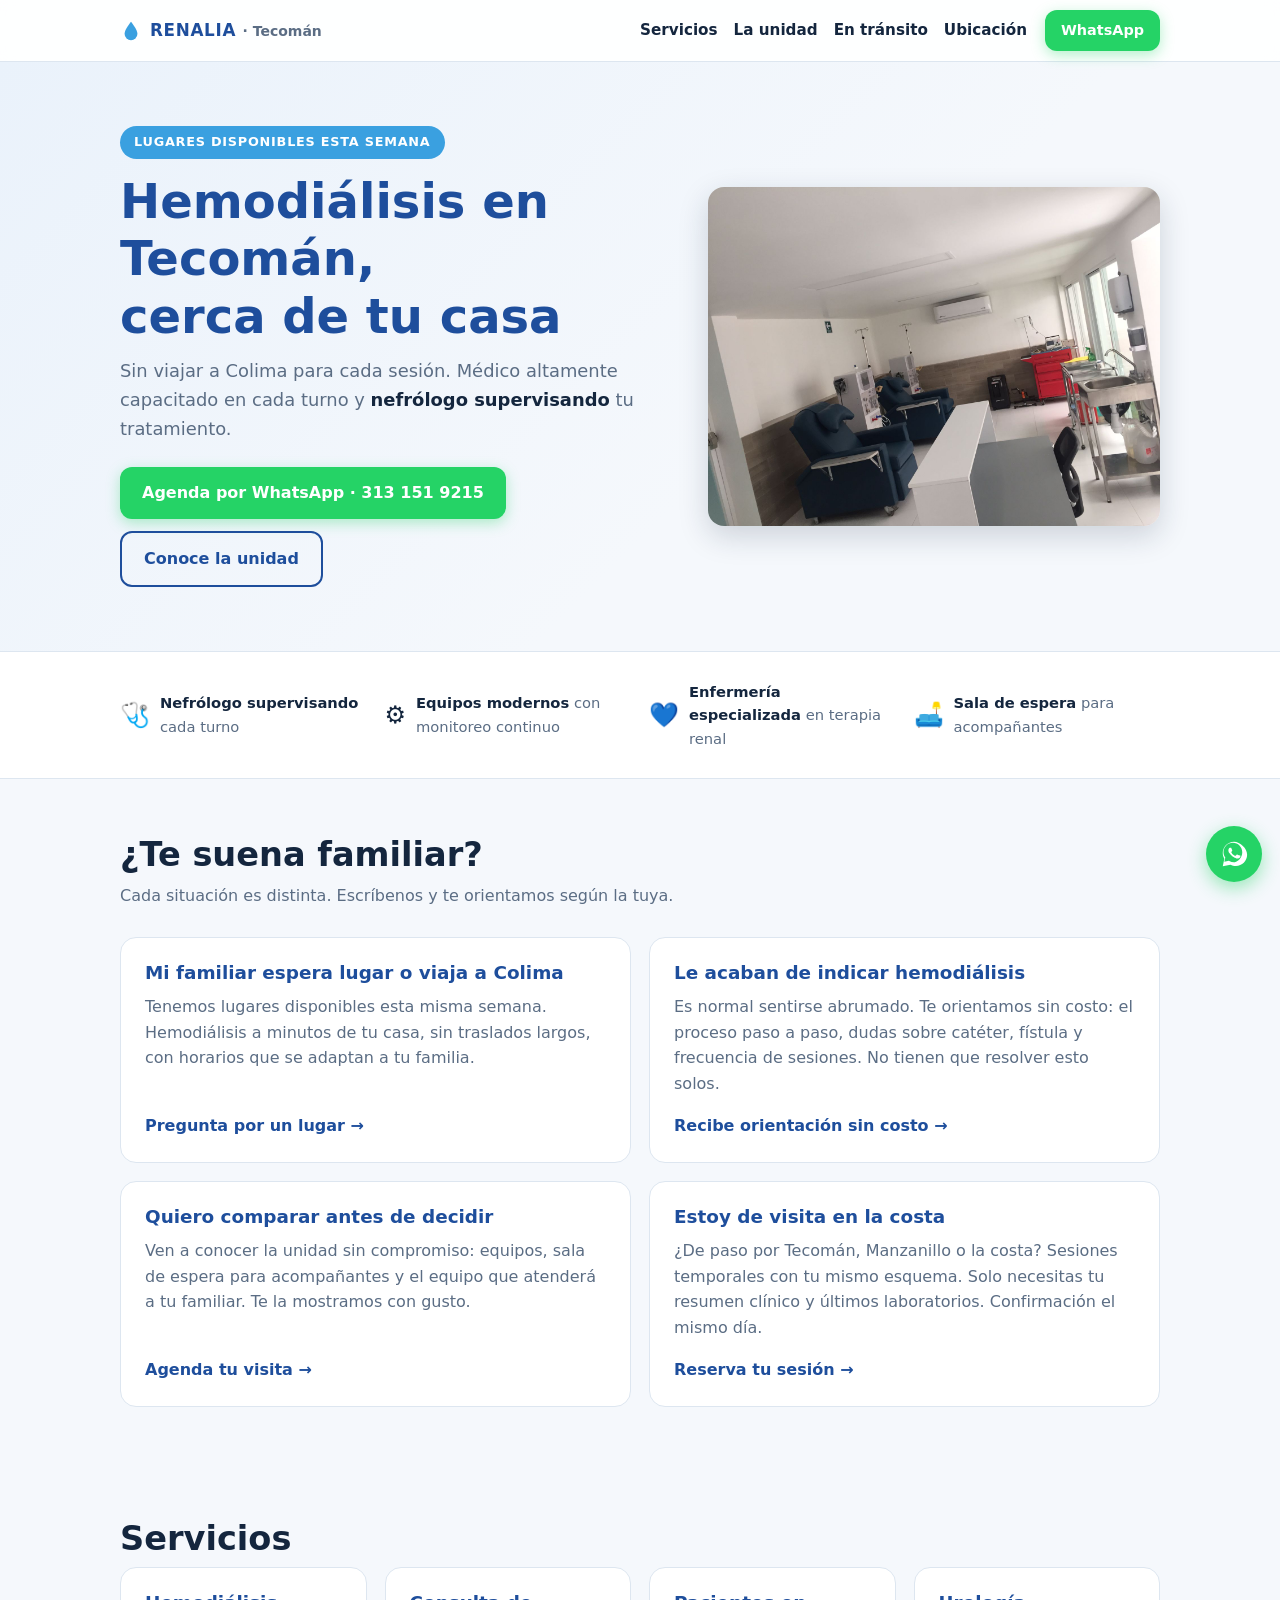
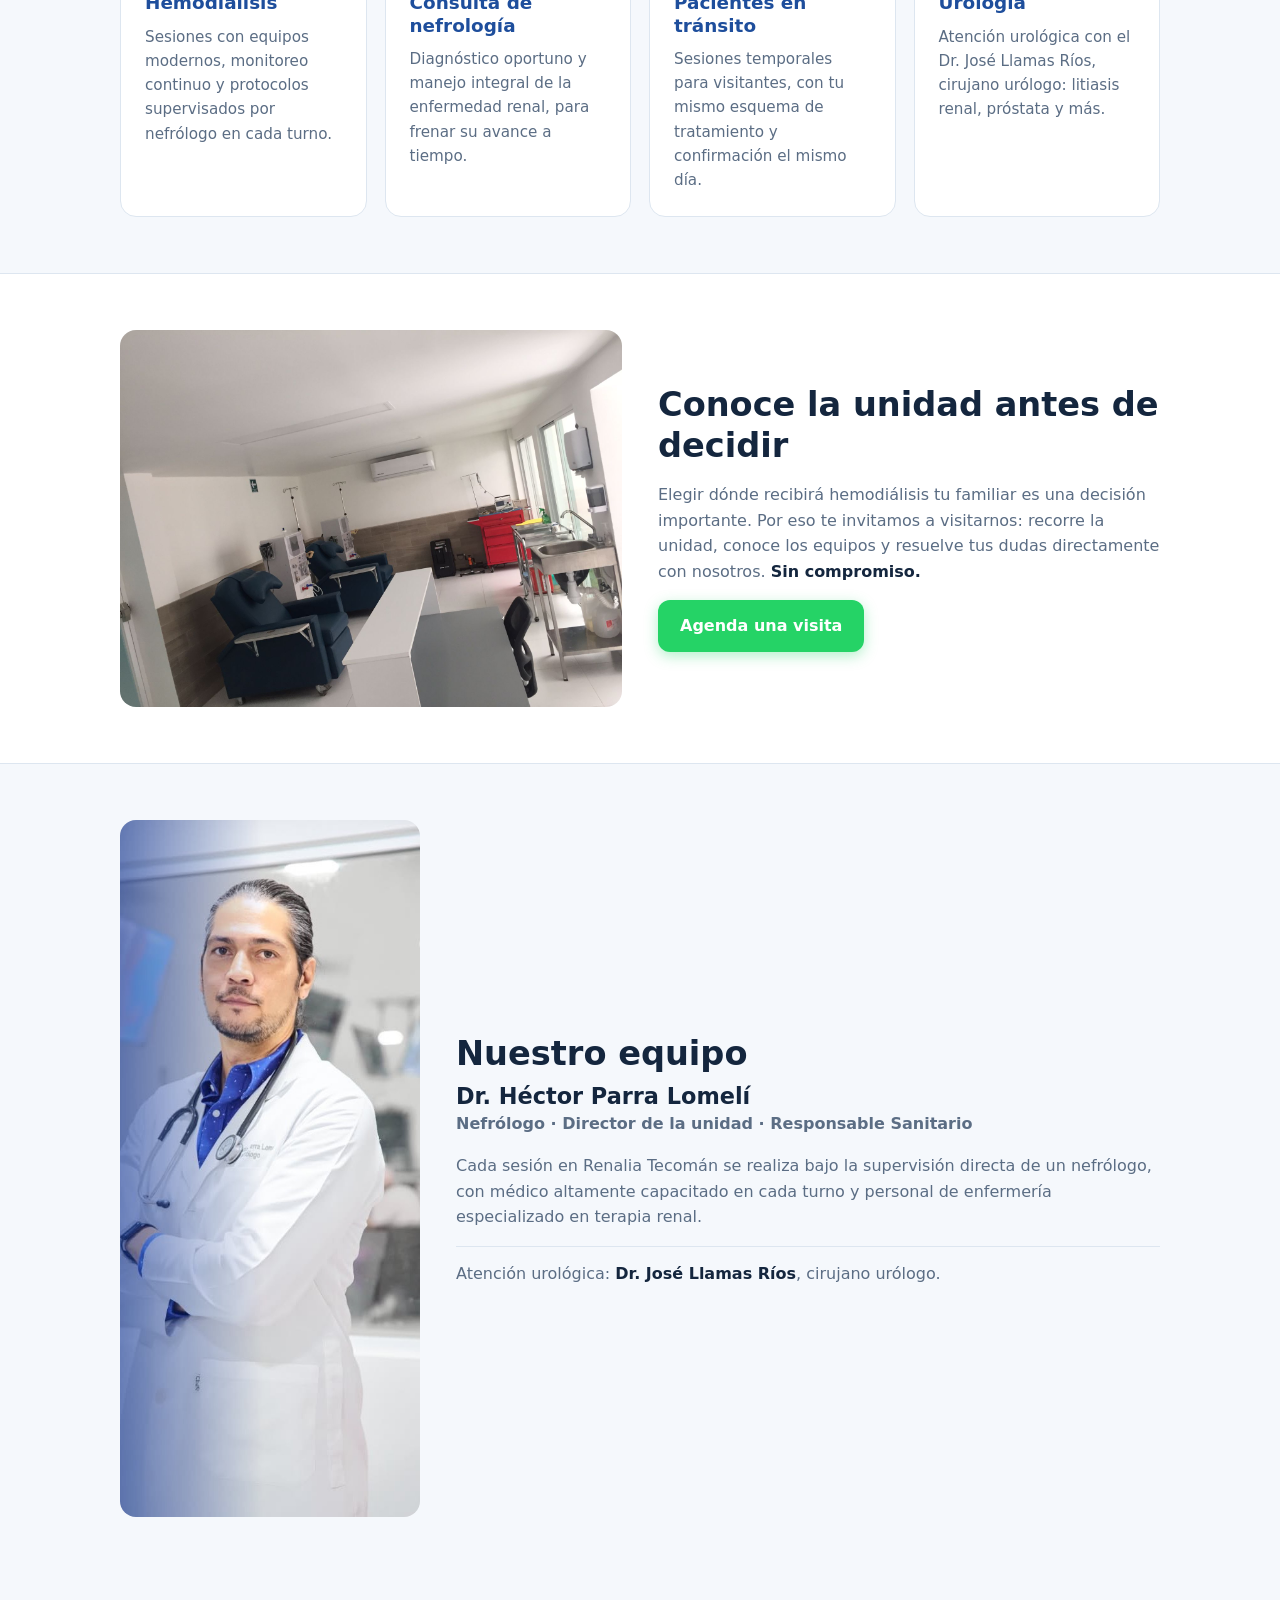
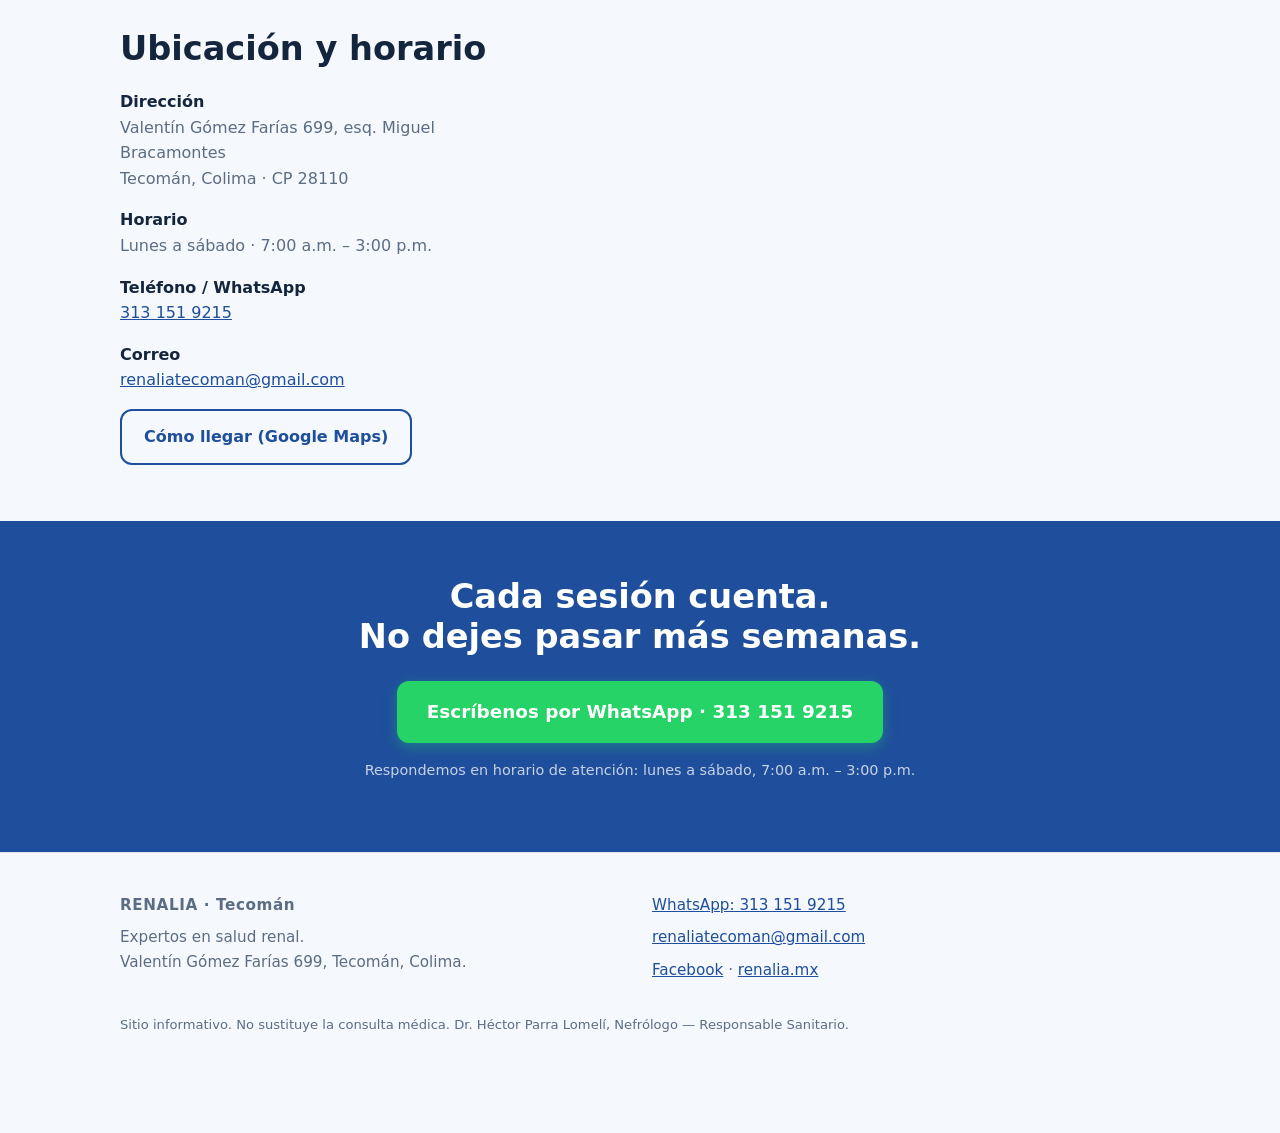
==== renalia-tecoman/index.html @ 6d80c985 "feat(renalia): landing page de la clínica de hemodiálisis Renalia Tecomán Sitio estático alineado co" ====
<!doctype html>
<html lang="es-MX">
<head>
<meta charset="utf-8">
<meta name="viewport" content="width=device-width, initial-scale=1">
<title>Hemodiálisis en Tecomán | Renalia — Expertos en Salud Renal</title>
<meta name="description" content="Clínica de hemodiálisis en Tecomán, Colima. Lugares disponibles, nefrólogo supervisando cada turno, equipos modernos y sesiones para pacientes en tránsito. Agenda por WhatsApp 313 151 9215.">
<meta property="og:title" content="Hemodiálisis en Tecomán | Renalia">
<meta property="og:description" content="Cerca de tu casa, sin viajar a Colima para cada sesión. Nefrólogo supervisando, equipos modernos y lugares disponibles. Agenda por WhatsApp.">
<meta property="og:type" content="website">
<meta property="og:locale" content="es_MX">
<meta property="og:image" content="assets/unidad-interior.jpg">
<link rel="icon" type="image/svg+xml" href="favicon.svg">
<link rel="stylesheet" href="styles.css">
<script type="application/ld+json">
{
  "@context": "https://schema.org",
  "@type": "MedicalClinic",
  "name": "Renalia Tecomán",
  "description": "Clínica de hemodiálisis y nefrología en Tecomán, Colima. Parte del grupo Renalia — Expertos en Salud Renal.",
  "medicalSpecialty": ["Nephrology", "Urology"],
  "telephone": "+523131519215",
  "email": "renaliatecoman@gmail.com",
  "address": {
    "@type": "PostalAddress",
    "streetAddress": "Valentín Gómez Farías 699, esq. Miguel Bracamontes",
    "addressLocality": "Tecomán",
    "addressRegion": "Colima",
    "postalCode": "28110",
    "addressCountry": "MX"
  },
  "geo": { "@type": "GeoCoordinates", "latitude": 18.9215835, "longitude": -103.8777819 },
  "openingHoursSpecification": {
    "@type": "OpeningHoursSpecification",
    "dayOfWeek": ["Monday","Tuesday","Wednesday","Thursday","Friday","Saturday"],
    "opens": "07:00",
    "closes": "15:00"
  },
  "employee": {
    "@type": "Physician",
    "name": "Dr. Héctor Parra Lomelí",
    "medicalSpecialty": "Nephrology",
    "jobTitle": "Nefrólogo, Director de la unidad y Responsable Sanitario"
  },
  "sameAs": [
    "https://www.facebook.com/profile.php?id=100078285939567",
    "https://renalia.mx"
  ]
}
</script>
</head>
<body>

<header class="site-header">
  <div class="wrap header-inner">
    <a class="brand" href="#inicio">
      <svg class="brand-drop" viewBox="0 0 24 24" aria-hidden="true"><path d="M12 2C12 2 5 10.5 5 15a7 7 0 0 0 14 0c0-4.5-7-13-7-13z"/></svg>
      <span>RENALIA <small>· Tecomán</small></span>
    </a>
    <nav class="site-nav" aria-label="Secciones">
      <a href="#servicios">Servicios</a>
      <a href="#unidad">La unidad</a>
      <a href="#transito">En tránsito</a>
      <a href="#ubicacion">Ubicación</a>
    </nav>
    <a class="btn btn-wa btn-header" href="https://wa.me/5213131519215?text=Hola%2C%20quiero%20informaci%C3%B3n%20sobre%20hemodi%C3%A1lisis%20en%20Renalia%20Tecom%C3%A1n" target="_blank" rel="noopener">WhatsApp</a>
  </div>
</header>

<main id="inicio">

  <!-- HERO -->
  <section class="hero">
    <div class="wrap hero-grid">
      <div class="hero-copy">
        <span class="badge">Lugares disponibles esta semana</span>
        <h1>Hemodiálisis en Tecomán,<br>cerca de tu casa</h1>
        <p class="hero-sub">Sin viajar a Colima para cada sesión. Médico altamente capacitado en cada turno y <strong>nefrólogo supervisando</strong> tu tratamiento.</p>
        <div class="hero-ctas">
          <a class="btn btn-wa" href="https://wa.me/5213131519215?text=Hola%2C%20quiero%20informaci%C3%B3n%20sobre%20hemodi%C3%A1lisis%20en%20Renalia%20Tecom%C3%A1n" target="_blank" rel="noopener">
            Agenda por WhatsApp · 313 151 9215
          </a>
          <a class="btn btn-ghost" href="#unidad">Conoce la unidad</a>
        </div>
      </div>
      <figure class="hero-photo">
        <img src="assets/unidad-interior.jpg" alt="Sala de hemodiálisis de Renalia Tecomán con sillones y equipos modernos" width="1600" height="1200">
      </figure>
    </div>
  </section>

  <!-- BARRA DE CONFIANZA -->
  <section class="trust">
    <div class="wrap trust-grid">
      <div class="trust-item"><span class="ticon">🩺</span><p><strong>Nefrólogo supervisando</strong> cada turno</p></div>
      <div class="trust-item"><span class="ticon">⚙️</span><p><strong>Equipos modernos</strong> con monitoreo continuo</p></div>
      <div class="trust-item"><span class="ticon">💙</span><p><strong>Enfermería especializada</strong> en terapia renal</p></div>
      <div class="trust-item"><span class="ticon">🛋️</span><p><strong>Sala de espera</strong> para acompañantes</p></div>
    </div>
  </section>

  <!-- 4 ÁNGULOS -->
  <section class="situaciones" id="situaciones">
    <div class="wrap">
      <h2>¿Te suena familiar?</h2>
      <p class="section-sub">Cada situación es distinta. Escríbenos y te orientamos según la tuya.</p>
      <div class="cards-grid">

        <article class="card">
          <h3>Mi familiar espera lugar o viaja a Colima</h3>
          <p>Tenemos lugares disponibles esta misma semana. Hemodiálisis a minutos de tu casa, sin traslados largos, con horarios que se adaptan a tu familia.</p>
          <a class="card-cta" href="https://wa.me/5213131519215?text=Hola%2C%20mi%20familiar%20necesita%20lugar%20para%20hemodi%C3%A1lisis%20en%20Tecom%C3%A1n" target="_blank" rel="noopener">Pregunta por un lugar →</a>
        </article>

        <article class="card">
          <h3>Le acaban de indicar hemodiálisis</h3>
          <p>Es normal sentirse abrumado. Te orientamos sin costo: el proceso paso a paso, dudas sobre catéter, fístula y frecuencia de sesiones. No tienen que resolver esto solos.</p>
          <a class="card-cta" href="https://wa.me/5213131519215?text=Hola%2C%20me%20acaban%20de%20indicar%20hemodi%C3%A1lisis%20y%20quiero%20orientaci%C3%B3n" target="_blank" rel="noopener">Recibe orientación sin costo →</a>
        </article>

        <article class="card">
          <h3>Quiero comparar antes de decidir</h3>
          <p>Ven a conocer la unidad sin compromiso: equipos, sala de espera para acompañantes y el equipo que atenderá a tu familiar. Te la mostramos con gusto.</p>
          <a class="card-cta" href="https://wa.me/5213131519215?text=Hola%2C%20quiero%20agendar%20una%20visita%20para%20conocer%20la%20unidad" target="_blank" rel="noopener">Agenda tu visita →</a>
        </article>

        <article class="card">
          <h3>Estoy de visita en la costa</h3>
          <p>¿De paso por Tecomán, Manzanillo o la costa? Sesiones temporales con tu mismo esquema. Solo necesitas tu resumen clínico y últimos laboratorios. Confirmación el mismo día.</p>
          <a class="card-cta" href="https://wa.me/5213131519215?text=Hola%2C%20estoy%20de%20visita%20en%20la%20zona%20y%20necesito%20una%20sesi%C3%B3n%20de%20hemodi%C3%A1lisis" target="_blank" rel="noopener">Reserva tu sesión →</a>
        </article>

      </div>
    </div>
  </section>

  <!-- SERVICIOS -->
  <section class="servicios" id="servicios">
    <div class="wrap">
      <h2>Servicios</h2>
      <div class="cards-grid">
        <article class="card servicio">
          <h3>Hemodiálisis</h3>
          <p>Sesiones con equipos modernos, monitoreo continuo y protocolos supervisados por nefrólogo en cada turno.</p>
        </article>
        <article class="card servicio">
          <h3>Consulta de nefrología</h3>
          <p>Diagnóstico oportuno y manejo integral de la enfermedad renal, para frenar su avance a tiempo.</p>
        </article>
        <article class="card servicio">
          <h3>Pacientes en tránsito</h3>
          <p>Sesiones temporales para visitantes, con tu mismo esquema de tratamiento y confirmación el mismo día.</p>
        </article>
        <article class="card servicio">
          <h3>Urología</h3>
          <p>Atención urológica con el Dr. José Llamas Ríos, cirujano urólogo: litiasis renal, próstata y más.</p>
        </article>
      </div>
    </div>
  </section>

  <!-- CONOCE LA UNIDAD -->
  <section class="unidad" id="unidad">
    <div class="wrap unidad-grid">
      <figure class="unidad-photo">
        <img src="assets/unidad-interior.jpg" alt="Interior de la unidad: sillones de hemodiálisis y equipos" width="1600" height="1200" loading="lazy">
      </figure>
      <div class="unidad-copy">
        <h2>Conoce la unidad antes de decidir</h2>
        <p>Elegir dónde recibirá hemodiálisis tu familiar es una decisión importante. Por eso te invitamos a visitarnos: recorre la unidad, conoce los equipos y resuelve tus dudas directamente con nosotros. <strong>Sin compromiso.</strong></p>
        <a class="btn btn-wa" href="https://wa.me/5213131519215?text=Hola%2C%20quiero%20agendar%20una%20visita%20para%20conocer%20la%20unidad" target="_blank" rel="noopener">Agenda una visita</a>
      </div>
    </div>
  </section>

  <!-- EQUIPO -->
  <section class="equipo" id="equipo">
    <div class="wrap equipo-grid">
      <figure class="equipo-photo">
        <img src="assets/dr-parra.jpg" alt="Dr. Héctor Parra Lomelí, nefrólogo, en la unidad de hemodiálisis" width="465" height="1080" loading="lazy">
      </figure>
      <div class="equipo-copy">
        <h2>Nuestro equipo</h2>
        <h3>Dr. Héctor Parra Lomelí</h3>
        <p class="cargo">Nefrólogo · Director de la unidad · Responsable Sanitario</p>
        <p>Cada sesión en Renalia Tecomán se realiza bajo la supervisión directa de un nefrólogo, con médico altamente capacitado en cada turno y personal de enfermería especializado en terapia renal.</p>
        <p class="equipo-extra">Atención urológica: <strong>Dr. José Llamas Ríos</strong>, cirujano urólogo.</p>
      </div>
    </div>
  </section>

  <!-- UBICACIÓN -->
  <section class="ubicacion" id="ubicacion">
    <div class="wrap">
      <h2>Ubicación y horario</h2>
      <div class="ubicacion-grid">
        <div class="ubicacion-datos">
          <p class="dato"><strong>Dirección</strong><br>Valentín Gómez Farías 699, esq. Miguel Bracamontes<br>Tecomán, Colima · CP 28110</p>
          <p class="dato"><strong>Horario</strong><br>Lunes a sábado · 7:00 a.m. – 3:00 p.m.</p>
          <p class="dato"><strong>Teléfono / WhatsApp</strong><br><a href="tel:+523131519215">313 151 9215</a></p>
          <p class="dato"><strong>Correo</strong><br><a href="mailto:renaliatecoman@gmail.com">renaliatecoman@gmail.com</a></p>
          <a class="btn btn-ghost" href="https://www.google.com/maps/place/Renalia+Tecom%C3%A1n/@18.9215835,-103.8777819,17z" target="_blank" rel="noopener">Cómo llegar (Google Maps)</a>
        </div>
        <div class="mapa">
          <iframe
            title="Mapa: Renalia Tecomán"
            src="https://www.google.com/maps?q=Renalia+Tecom%C3%A1n,+Valent%C3%ADn+G%C3%B3mez+Far%C3%ADas+699,+Tecom%C3%A1n&output=embed"
            loading="lazy" referrerpolicy="no-referrer-when-downgrade" allowfullscreen></iframe>
        </div>
      </div>
    </div>
  </section>

  <!-- CTA FINAL -->
  <section class="cta-final">
    <div class="wrap">
      <h2>Cada sesión cuenta.<br>No dejes pasar más semanas.</h2>
      <a class="btn btn-wa btn-grande" href="https://wa.me/5213131519215?text=Hola%2C%20quiero%20informaci%C3%B3n%20sobre%20hemodi%C3%A1lisis%20en%20Renalia%20Tecom%C3%A1n" target="_blank" rel="noopener">
        Escríbenos por WhatsApp · 313 151 9215
      </a>
      <p class="cta-nota">Respondemos en horario de atención: lunes a sábado, 7:00 a.m. – 3:00 p.m.</p>
    </div>
  </section>

</main>

<footer class="site-footer">
  <div class="wrap footer-grid">
    <div>
      <p class="footer-brand">RENALIA · Tecomán</p>
      <p>Expertos en salud renal.<br>Valentín Gómez Farías 699, Tecomán, Colima.</p>
    </div>
    <div>
      <p><a href="https://wa.me/5213131519215" target="_blank" rel="noopener">WhatsApp: 313 151 9215</a></p>
      <p><a href="mailto:renaliatecoman@gmail.com">renaliatecoman@gmail.com</a></p>
      <p><a href="https://www.facebook.com/profile.php?id=100078285939567" target="_blank" rel="noopener">Facebook</a> · <a href="https://renalia.mx" target="_blank" rel="noopener">renalia.mx</a></p>
    </div>
  </div>
  <div class="wrap footer-legal">
    <p>Sitio informativo. No sustituye la consulta médica. Dr. Héctor Parra Lomelí, Nefrólogo — Responsable Sanitario.</p>
  </div>
</footer>

<a class="wa-float" href="https://wa.me/5213131519215?text=Hola%2C%20quiero%20informaci%C3%B3n%20sobre%20hemodi%C3%A1lisis%20en%20Renalia%20Tecom%C3%A1n" target="_blank" rel="noopener" aria-label="Escribir por WhatsApp">
  <svg viewBox="0 0 32 32" aria-hidden="true"><path d="M16 3C9.4 3 4 8.4 4 15c0 2.1.6 4.2 1.7 6L4 29l8.2-1.6c1.7.9 3.7 1.4 5.8 1.4 6.6 0 12-5.4 12-12S22.6 3 16 3zm0 21.8c-1.8 0-3.5-.5-5-1.3l-.4-.2-4.9 1 1-4.7-.3-.4c-1-1.6-1.6-3.4-1.6-5.2 0-5.5 4.5-10 10-10s10 4.5 10 10-4.4 10.8-9.8 10.8zm5.5-7.3c-.3-.2-1.8-.9-2-1-.3-.1-.5-.2-.7.2-.2.3-.8 1-.9 1.1-.2.2-.3.2-.6.1-.3-.2-1.3-.5-2.4-1.5-.9-.8-1.5-1.8-1.7-2.1-.2-.3 0-.5.1-.6l.5-.6c.2-.2.2-.3.3-.5.1-.2 0-.4 0-.6l-.9-2.2c-.2-.6-.5-.5-.7-.5h-.6c-.2 0-.5.1-.8.4-.3.3-1.1 1-1.1 2.5s1.1 2.9 1.3 3.1c.2.2 2.2 3.4 5.4 4.7.8.3 1.4.5 1.8.7.8.2 1.5.2 2 .1.6-.1 1.8-.7 2.1-1.5.3-.7.3-1.3.2-1.5 0-.1-.3-.2-.6-.4z"/></svg>
</a>

</body>
</html>
---- renalia-tecoman/styles.css ----
/* ===== Tema Renalia: azul clínico, claro/oscuro automático ===== */
:root {
  --bg: #f5f8fc; --card: #ffffff; --ink: #14263e; --muted: #5b6d84;
  --primary: #1e4e9c; --primary-ink: #ffffff; --accent: #3aa0e0;
  --line: #dde6f0; --wa: #25d366; --wa-ink: #ffffff;
  --hero-grad: linear-gradient(135deg, #eaf2fb 0%, #f5f8fc 60%);
}
@media (prefers-color-scheme: dark) {
  :root {
    --bg: #0e1622; --card: #17222f; --ink: #e8eef5; --muted: #93a6bc;
    --primary: #4d84d8; --primary-ink: #ffffff; --accent: #58aee6;
    --line: #263646; --wa: #25d366; --wa-ink: #06280f;
    --hero-grad: linear-gradient(135deg, #122033 0%, #0e1622 60%);
  }
}
:root[data-theme="dark"] {
  --bg: #0e1622; --card: #17222f; --ink: #e8eef5; --muted: #93a6bc;
  --primary: #4d84d8; --primary-ink: #ffffff; --accent: #58aee6;
  --line: #263646; --wa: #25d366; --wa-ink: #06280f;
  --hero-grad: linear-gradient(135deg, #122033 0%, #0e1622 60%);
}
:root[data-theme="light"] {
  --bg: #f5f8fc; --card: #ffffff; --ink: #14263e; --muted: #5b6d84;
  --primary: #1e4e9c; --primary-ink: #ffffff; --accent: #3aa0e0;
  --line: #dde6f0; --wa: #25d366; --wa-ink: #ffffff;
  --hero-grad: linear-gradient(135deg, #eaf2fb 0%, #f5f8fc 60%);
}

* { box-sizing: border-box; }
html { scroll-behavior: smooth; }
body {
  margin: 0; background: var(--bg); color: var(--ink);
  font-family: -apple-system, system-ui, "Segoe UI", Roboto, sans-serif;
  line-height: 1.6;
}
img { max-width: 100%; height: auto; display: block; }
a { color: var(--primary); }
h1, h2, h3 { line-height: 1.2; }
h2 { font-size: clamp(1.5rem, 3.5vw, 2.1rem); margin: 0 0 8px; }

.wrap { max-width: 1080px; margin: 0 auto; padding: 0 20px; }
section { padding: 56px 0; }
.section-sub { color: var(--muted); margin: 0 0 28px; }

/* ===== Botones ===== */
.btn {
  display: inline-block; padding: 13px 22px; border-radius: 12px;
  font-weight: 700; text-decoration: none; text-align: center;
  transition: transform .15s ease, box-shadow .15s ease;
}
.btn:hover { transform: translateY(-1px); }
.btn-wa { background: var(--wa); color: var(--wa-ink); box-shadow: 0 4px 14px rgba(37, 211, 102, .35); }
.btn-ghost { border: 2px solid var(--primary); color: var(--primary); background: transparent; }
.btn-grande { font-size: 1.15rem; padding: 16px 30px; }

/* ===== Header ===== */
.site-header {
  position: sticky; top: 0; z-index: 50;
  background: color-mix(in srgb, var(--card) 88%, transparent);
  backdrop-filter: blur(8px);
  border-bottom: 1px solid var(--line);
}
.header-inner { display: flex; align-items: center; gap: 18px; padding: 10px 20px; }
.brand {
  display: flex; align-items: center; gap: 8px;
  font-weight: 800; letter-spacing: .04em; text-decoration: none; color: var(--primary);
  font-size: 1.05rem;
}
.brand small { font-weight: 600; color: var(--muted); letter-spacing: 0; }
.brand-drop { width: 22px; height: 22px; fill: var(--accent); }
.site-nav { display: flex; gap: 16px; margin-left: auto; }
.site-nav a { text-decoration: none; color: var(--ink); font-size: .95rem; font-weight: 600; }
.site-nav a:hover { color: var(--primary); }
.btn-header { padding: 9px 16px; font-size: .9rem; }

/* ===== Hero ===== */
.hero { background: var(--hero-grad); padding: 64px 0; }
.hero-grid { display: grid; grid-template-columns: 1.1fr .9fr; gap: 36px; align-items: center; }
.hero h1 { font-size: clamp(1.9rem, 4.5vw, 3rem); margin: 14px 0 12px; color: var(--primary); }
.hero-sub { font-size: 1.12rem; color: var(--muted); margin: 0 0 24px; }
.hero-sub strong { color: var(--ink); }
.badge {
  display: inline-block; background: var(--accent); color: #fff;
  font-size: .8rem; font-weight: 800; letter-spacing: .06em; text-transform: uppercase;
  padding: 6px 14px; border-radius: 999px;
}
.hero-ctas { display: flex; flex-wrap: wrap; gap: 12px; }
.hero-photo { margin: 0; }
.hero-photo img { border-radius: 16px; box-shadow: 0 10px 30px rgba(20, 38, 62, .18); }

/* ===== Barra de confianza ===== */
.trust { padding: 28px 0; border-top: 1px solid var(--line); border-bottom: 1px solid var(--line); background: var(--card); }
.trust-grid { display: grid; grid-template-columns: repeat(4, 1fr); gap: 18px; }
.trust-item { display: flex; align-items: center; gap: 10px; }
.trust-item p { margin: 0; font-size: .92rem; color: var(--muted); }
.trust-item strong { color: var(--ink); }
.ticon { font-size: 1.5rem; }

/* ===== Tarjetas ===== */
.cards-grid { display: grid; grid-template-columns: repeat(2, 1fr); gap: 18px; }
.card {
  background: var(--card); border: 1px solid var(--line); border-radius: 16px;
  padding: 24px; display: flex; flex-direction: column;
}
.card h3 { margin: 0 0 10px; font-size: 1.15rem; color: var(--primary); }
.card p { margin: 0 0 16px; color: var(--muted); }
.card-cta { font-weight: 700; text-decoration: none; margin-top: auto; }
.card-cta:hover { text-decoration: underline; }
.servicios .cards-grid { grid-template-columns: repeat(4, 1fr); }
.card.servicio p { margin-bottom: 0; font-size: .95rem; }

/* ===== Unidad ===== */
.unidad { background: var(--card); border-top: 1px solid var(--line); border-bottom: 1px solid var(--line); }
.unidad-grid { display: grid; grid-template-columns: 1fr 1fr; gap: 36px; align-items: center; }
.unidad-photo { margin: 0; }
.unidad-photo img { border-radius: 16px; }
.unidad-copy p { color: var(--muted); }
.unidad-copy strong { color: var(--ink); }

/* ===== Equipo ===== */
.equipo-grid { display: grid; grid-template-columns: minmax(200px, 300px) 1fr; gap: 36px; align-items: center; }
.equipo-photo { margin: 0; }
.equipo-photo img { border-radius: 16px; object-fit: cover; }
.equipo-copy h3 { margin: 4px 0 2px; font-size: 1.4rem; }
.cargo { color: var(--accent); font-weight: 700; margin: 0 0 14px; }
.equipo-copy p { color: var(--muted); }
.equipo-copy strong { color: var(--ink); }
.equipo-extra { border-top: 1px solid var(--line); padding-top: 14px; }

/* ===== Ubicación ===== */
.ubicacion-grid { display: grid; grid-template-columns: minmax(260px, 380px) 1fr; gap: 28px; margin-top: 20px; }
.dato { margin: 0 0 16px; color: var(--muted); }
.dato strong { color: var(--ink); }
.mapa iframe { width: 100%; height: 100%; min-height: 340px; border: 0; border-radius: 16px; }

/* ===== CTA final ===== */
.cta-final { background: var(--primary); text-align: center; }
.cta-final h2 { color: var(--primary-ink); margin-bottom: 24px; }
.cta-nota { color: color-mix(in srgb, var(--primary-ink) 75%, transparent); font-size: .9rem; margin-top: 16px; }

/* ===== Footer ===== */
.site-footer { padding: 40px 0 90px; border-top: 1px solid var(--line); }
.footer-grid { display: grid; grid-template-columns: 1fr 1fr; gap: 24px; }
.footer-brand { font-weight: 800; letter-spacing: .04em; color: var(--primary); margin: 0 0 8px; }
.site-footer p { margin: 0 0 8px; color: var(--muted); font-size: .95rem; }
.footer-legal { margin-top: 24px; }
.footer-legal p { font-size: .82rem; }

/* ===== Botón flotante WhatsApp ===== */
.wa-float {
  position: fixed; right: 18px; bottom: 18px; z-index: 60;
  width: 56px; height: 56px; border-radius: 50%;
  background: var(--wa); display: grid; place-items: center;
  box-shadow: 0 6px 18px rgba(37, 211, 102, .45);
}
.wa-float svg { width: 30px; height: 30px; fill: var(--wa-ink); }

/* ===== Responsive ===== */
@media (max-width: 860px) {
  .hero-grid, .unidad-grid, .ubicacion-grid { grid-template-columns: 1fr; }
  .equipo-grid { grid-template-columns: 1fr; }
  .equipo-photo { max-width: 320px; margin: 0 auto; }
  .servicios .cards-grid { grid-template-columns: repeat(2, 1fr); }
  .trust-grid { grid-template-columns: repeat(2, 1fr); }
  .site-nav { display: none; }
  .header-inner { justify-content: space-between; }
}
@media (max-width: 540px) {
  .cards-grid, .servicios .cards-grid, .trust-grid { grid-template-columns: 1fr; }
  section { padding: 40px 0; }
  .footer-grid { grid-template-columns: 1fr; }
}
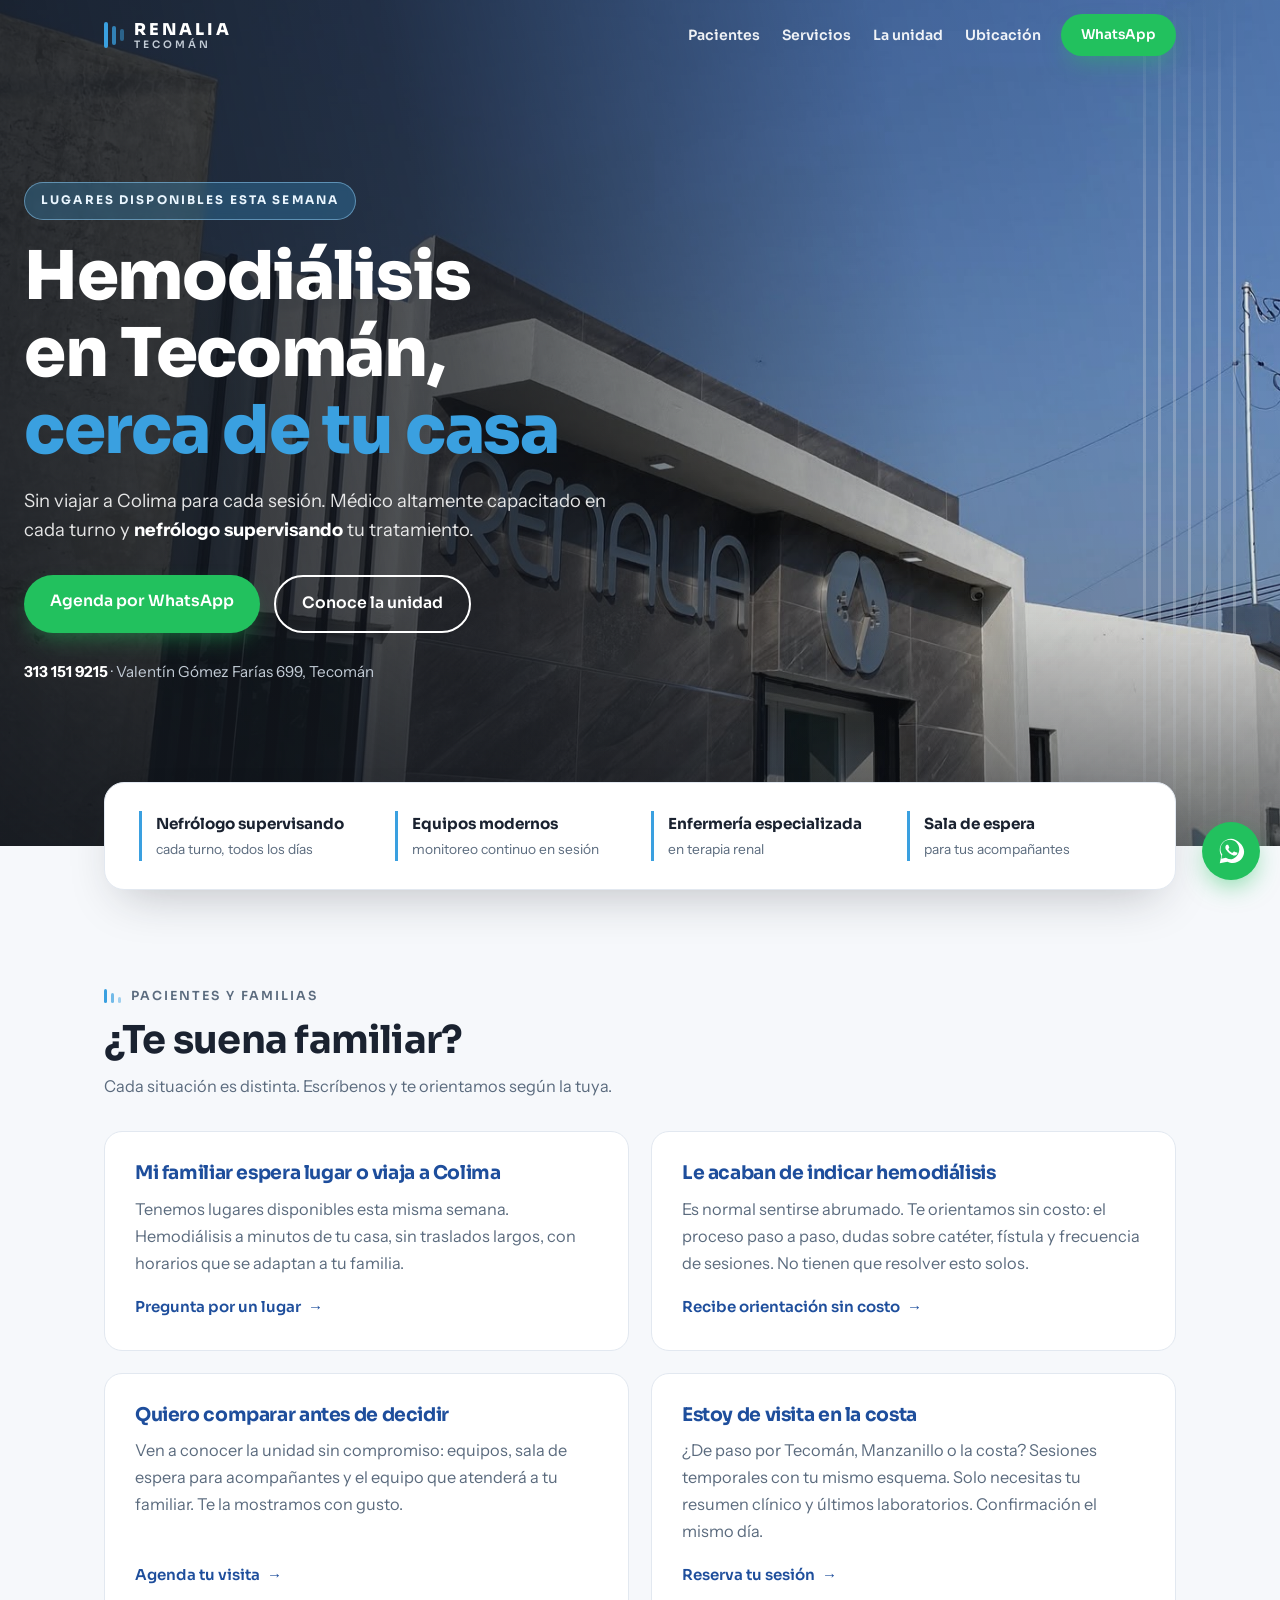
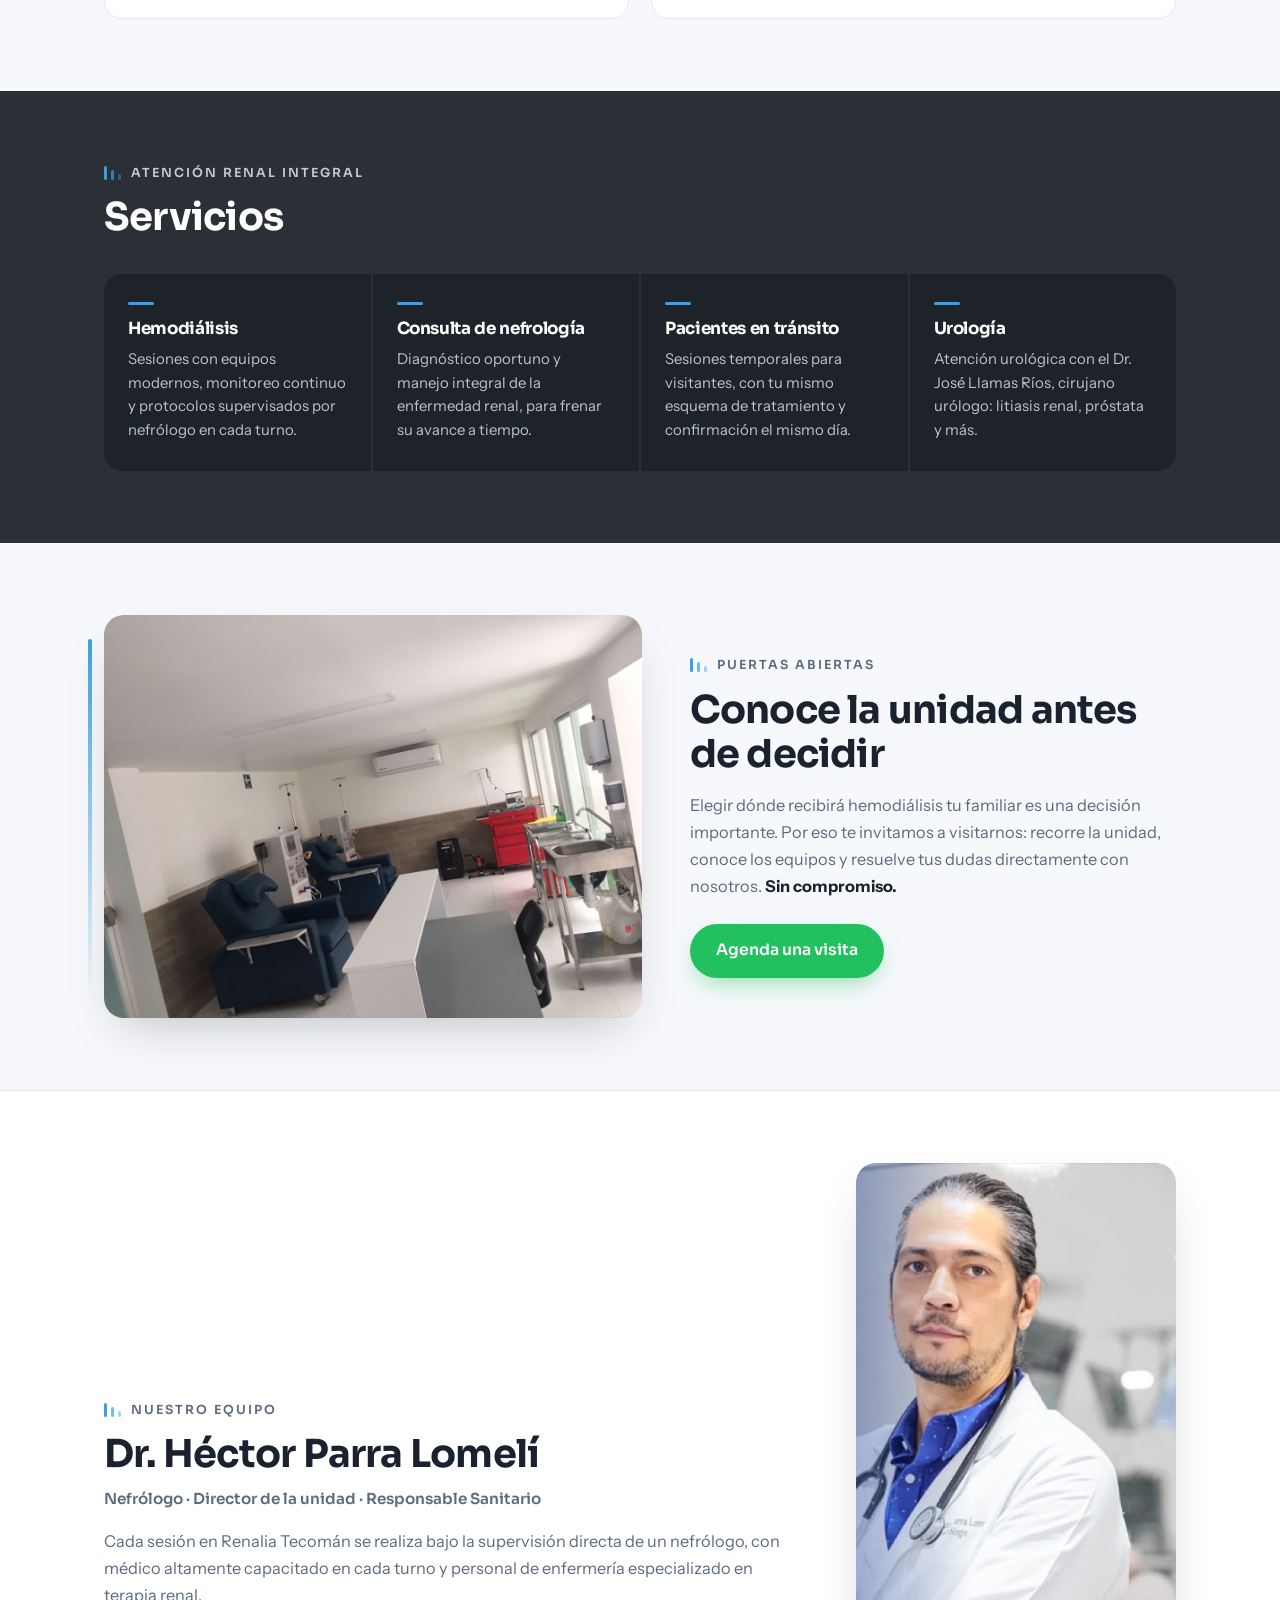
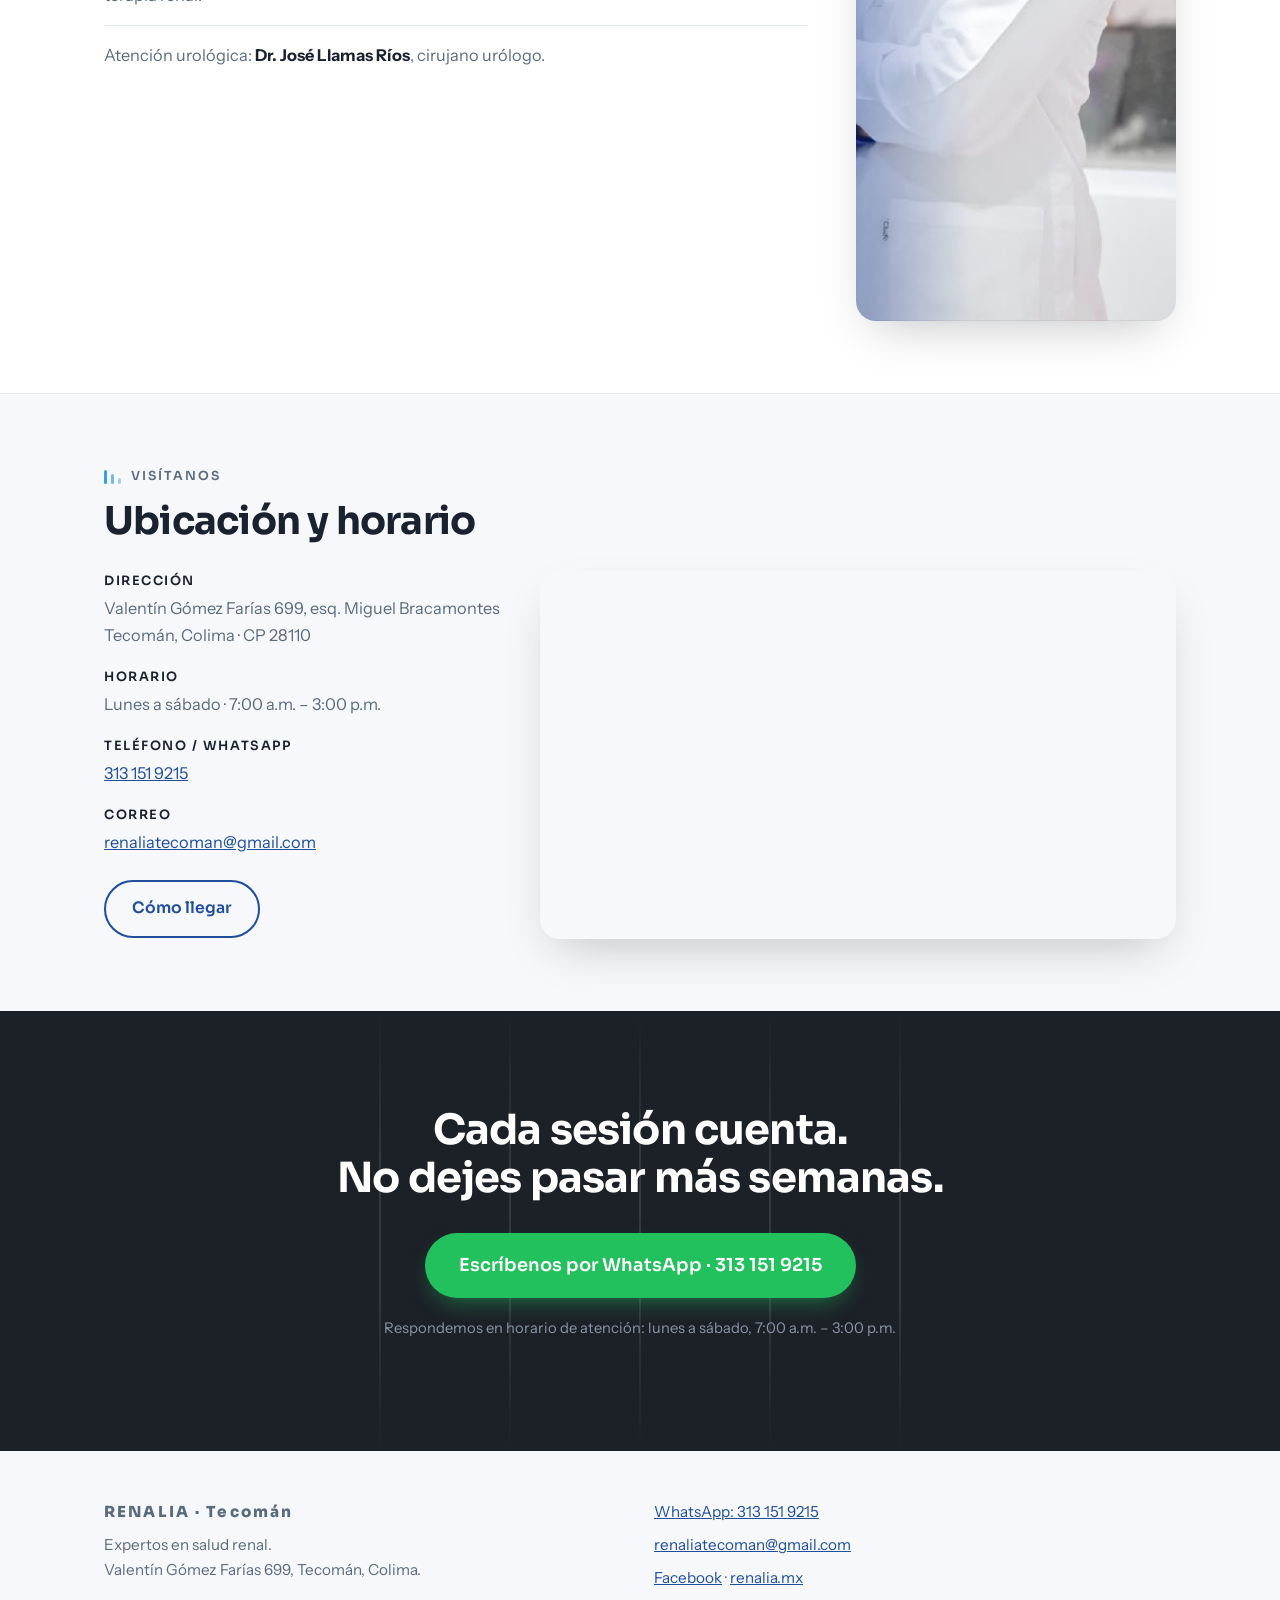
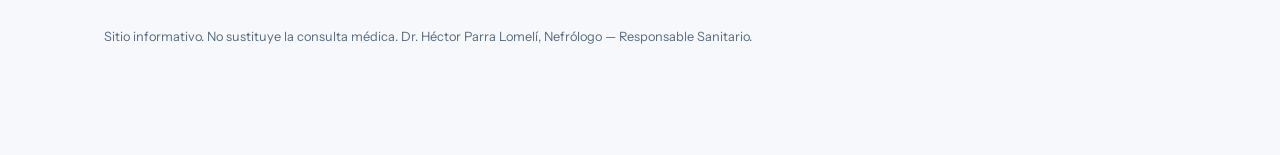
==== commit 25259ff6: "feat(renalia): rediseño profesional con la fachada real como portada Sistema visual derivado del edi" ====
--- a/renalia-tecoman/index.html
+++ b/renalia-tecoman/index.html
@@ -9,8 +9,11 @@
 <meta property="og:description" content="Cerca de tu casa, sin viajar a Colima para cada sesión. Nefrólogo supervisando, equipos modernos y lugares disponibles. Agenda por WhatsApp.">
 <meta property="og:type" content="website">
 <meta property="og:locale" content="es_MX">
-<meta property="og:image" content="assets/unidad-interior.jpg">
+<meta property="og:image" content="assets/fachada.jpg">
 <link rel="icon" type="image/svg+xml" href="favicon.svg">
+<link rel="preconnect" href="https://fonts.googleapis.com">
+<link rel="preconnect" href="https://fonts.gstatic.com" crossorigin>
+<link rel="stylesheet" href="https://fonts.googleapis.com/css2?family=Sora:wght@600;700;800&family=Instrument+Sans:ital,wght@0,400;0,500;0,600;0,700;1,400&display=swap">
 <link rel="stylesheet" href="styles.css">
 <script type="application/ld+json">
 {
@@ -51,16 +54,16 @@
 </head>
 <body>
 
-<header class="site-header">
+<header class="site-header" id="top">
   <div class="wrap header-inner">
     <a class="brand" href="#inicio">
-      <svg class="brand-drop" viewBox="0 0 24 24" aria-hidden="true"><path d="M12 2C12 2 5 10.5 5 15a7 7 0 0 0 14 0c0-4.5-7-13-7-13z"/></svg>
-      <span>RENALIA <small>· Tecomán</small></span>
+      <span class="brand-louvers" aria-hidden="true"><i></i><i></i><i></i></span>
+      <span class="brand-name">RENALIA<small>Tecomán</small></span>
     </a>
     <nav class="site-nav" aria-label="Secciones">
+      <a href="#situaciones">Pacientes</a>
       <a href="#servicios">Servicios</a>
       <a href="#unidad">La unidad</a>
-      <a href="#transito">En tránsito</a>
       <a href="#ubicacion">Ubicación</a>
     </nav>
     <a class="btn btn-wa btn-header" href="https://wa.me/5213131519215?text=Hola%2C%20quiero%20informaci%C3%B3n%20sobre%20hemodi%C3%A1lisis%20en%20Renalia%20Tecom%C3%A1n" target="_blank" rel="noopener">WhatsApp</a>
@@ -69,65 +72,67 @@
 
 <main id="inicio">
 
-  <!-- HERO -->
+  <!-- HERO: fachada real de la unidad -->
   <section class="hero">
-    <div class="wrap hero-grid">
-      <div class="hero-copy">
-        <span class="badge">Lugares disponibles esta semana</span>
-        <h1>Hemodiálisis en Tecomán,<br>cerca de tu casa</h1>
-        <p class="hero-sub">Sin viajar a Colima para cada sesión. Médico altamente capacitado en cada turno y <strong>nefrólogo supervisando</strong> tu tratamiento.</p>
-        <div class="hero-ctas">
-          <a class="btn btn-wa" href="https://wa.me/5213131519215?text=Hola%2C%20quiero%20informaci%C3%B3n%20sobre%20hemodi%C3%A1lisis%20en%20Renalia%20Tecom%C3%A1n" target="_blank" rel="noopener">
-            Agenda por WhatsApp · 313 151 9215
-          </a>
-          <a class="btn btn-ghost" href="#unidad">Conoce la unidad</a>
-        </div>
-      </div>
-      <figure class="hero-photo">
-        <img src="assets/unidad-interior.jpg" alt="Sala de hemodiálisis de Renalia Tecomán con sillones y equipos modernos" width="1600" height="1200">
-      </figure>
-    </div>
-  </section>
-
-  <!-- BARRA DE CONFIANZA -->
-  <section class="trust">
-    <div class="wrap trust-grid">
-      <div class="trust-item"><span class="ticon">🩺</span><p><strong>Nefrólogo supervisando</strong> cada turno</p></div>
-      <div class="trust-item"><span class="ticon">⚙️</span><p><strong>Equipos modernos</strong> con monitoreo continuo</p></div>
-      <div class="trust-item"><span class="ticon">💙</span><p><strong>Enfermería especializada</strong> en terapia renal</p></div>
-      <div class="trust-item"><span class="ticon">🛋️</span><p><strong>Sala de espera</strong> para acompañantes</p></div>
+    <div class="hero-media" aria-hidden="true">
+      <img src="assets/fachada.jpg" alt="" width="1536" height="2048" fetchpriority="high" id="heroImg">
+      <div class="hero-veil"></div>
+    </div>
+    <div class="wrap hero-content">
+      <p class="badge reveal-load" style="--d:.1s">Lugares disponibles esta semana</p>
+      <h1 class="reveal-load" style="--d:.22s">Hemodiálisis<br>en Tecomán,<br><em>cerca de tu casa</em></h1>
+      <p class="hero-sub reveal-load" style="--d:.36s">Sin viajar a Colima para cada sesión. Médico altamente capacitado en cada turno y <strong>nefrólogo supervisando</strong> tu tratamiento.</p>
+      <div class="hero-ctas reveal-load" style="--d:.5s">
+        <a class="btn btn-wa" href="https://wa.me/5213131519215?text=Hola%2C%20quiero%20informaci%C3%B3n%20sobre%20hemodi%C3%A1lisis%20en%20Renalia%20Tecom%C3%A1n" target="_blank" rel="noopener">Agenda por WhatsApp</a>
+        <a class="btn btn-outline" href="#unidad">Conoce la unidad</a>
+      </div>
+      <p class="hero-tel reveal-load" style="--d:.6s"><a href="tel:+523131519215">313 151 9215</a> · Valentín Gómez Farías 699, Tecomán</p>
+    </div>
+    <div class="hero-louvers" aria-hidden="true"><i></i><i></i><i></i><i></i><i></i><i></i><i></i></div>
+  </section>
+
+  <!-- BARRA DE CONFIANZA: flota sobre el corte del hero -->
+  <section class="trust" aria-label="Por qué confiar en Renalia">
+    <div class="wrap">
+      <ul class="trust-card reveal">
+        <li><strong>Nefrólogo supervisando</strong><span>cada turno, todos los días</span></li>
+        <li><strong>Equipos modernos</strong><span>monitoreo continuo en sesión</span></li>
+        <li><strong>Enfermería especializada</strong><span>en terapia renal</span></li>
+        <li><strong>Sala de espera</strong><span>para tus acompañantes</span></li>
+      </ul>
     </div>
   </section>
 
   <!-- 4 ÁNGULOS -->
   <section class="situaciones" id="situaciones">
     <div class="wrap">
-      <h2>¿Te suena familiar?</h2>
-      <p class="section-sub">Cada situación es distinta. Escríbenos y te orientamos según la tuya.</p>
+      <p class="eyebrow reveal"><span class="lv" aria-hidden="true"><i></i><i></i><i></i></span>Pacientes y familias</p>
+      <h2 class="reveal">¿Te suena familiar?</h2>
+      <p class="section-sub reveal">Cada situación es distinta. Escríbenos y te orientamos según la tuya.</p>
       <div class="cards-grid">
 
-        <article class="card">
+        <article class="card reveal" style="--d:.05s">
           <h3>Mi familiar espera lugar o viaja a Colima</h3>
           <p>Tenemos lugares disponibles esta misma semana. Hemodiálisis a minutos de tu casa, sin traslados largos, con horarios que se adaptan a tu familia.</p>
-          <a class="card-cta" href="https://wa.me/5213131519215?text=Hola%2C%20mi%20familiar%20necesita%20lugar%20para%20hemodi%C3%A1lisis%20en%20Tecom%C3%A1n" target="_blank" rel="noopener">Pregunta por un lugar →</a>
-        </article>
-
-        <article class="card">
+          <a class="card-cta" href="https://wa.me/5213131519215?text=Hola%2C%20mi%20familiar%20necesita%20lugar%20para%20hemodi%C3%A1lisis%20en%20Tecom%C3%A1n" target="_blank" rel="noopener">Pregunta por un lugar</a>
+        </article>
+
+        <article class="card reveal" style="--d:.12s">
           <h3>Le acaban de indicar hemodiálisis</h3>
           <p>Es normal sentirse abrumado. Te orientamos sin costo: el proceso paso a paso, dudas sobre catéter, fístula y frecuencia de sesiones. No tienen que resolver esto solos.</p>
-          <a class="card-cta" href="https://wa.me/5213131519215?text=Hola%2C%20me%20acaban%20de%20indicar%20hemodi%C3%A1lisis%20y%20quiero%20orientaci%C3%B3n" target="_blank" rel="noopener">Recibe orientación sin costo →</a>
-        </article>
-
-        <article class="card">
+          <a class="card-cta" href="https://wa.me/5213131519215?text=Hola%2C%20me%20acaban%20de%20indicar%20hemodi%C3%A1lisis%20y%20quiero%20orientaci%C3%B3n" target="_blank" rel="noopener">Recibe orientación sin costo</a>
+        </article>
+
+        <article class="card reveal" style="--d:.19s">
           <h3>Quiero comparar antes de decidir</h3>
           <p>Ven a conocer la unidad sin compromiso: equipos, sala de espera para acompañantes y el equipo que atenderá a tu familiar. Te la mostramos con gusto.</p>
-          <a class="card-cta" href="https://wa.me/5213131519215?text=Hola%2C%20quiero%20agendar%20una%20visita%20para%20conocer%20la%20unidad" target="_blank" rel="noopener">Agenda tu visita →</a>
-        </article>
-
-        <article class="card">
+          <a class="card-cta" href="https://wa.me/5213131519215?text=Hola%2C%20quiero%20agendar%20una%20visita%20para%20conocer%20la%20unidad" target="_blank" rel="noopener">Agenda tu visita</a>
+        </article>
+
+        <article class="card reveal" style="--d:.26s">
           <h3>Estoy de visita en la costa</h3>
           <p>¿De paso por Tecomán, Manzanillo o la costa? Sesiones temporales con tu mismo esquema. Solo necesitas tu resumen clínico y últimos laboratorios. Confirmación el mismo día.</p>
-          <a class="card-cta" href="https://wa.me/5213131519215?text=Hola%2C%20estoy%20de%20visita%20en%20la%20zona%20y%20necesito%20una%20sesi%C3%B3n%20de%20hemodi%C3%A1lisis" target="_blank" rel="noopener">Reserva tu sesión →</a>
+          <a class="card-cta" href="https://wa.me/5213131519215?text=Hola%2C%20estoy%20de%20visita%20en%20la%20zona%20y%20necesito%20una%20sesi%C3%B3n%20de%20hemodi%C3%A1lisis" target="_blank" rel="noopener">Reserva tu sesión</a>
         </article>
 
       </div>
@@ -137,21 +142,22 @@
   <!-- SERVICIOS -->
   <section class="servicios" id="servicios">
     <div class="wrap">
-      <h2>Servicios</h2>
-      <div class="cards-grid">
-        <article class="card servicio">
+      <p class="eyebrow reveal"><span class="lv" aria-hidden="true"><i></i><i></i><i></i></span>Atención renal integral</p>
+      <h2 class="reveal">Servicios</h2>
+      <div class="serv-grid">
+        <article class="serv reveal" style="--d:.05s">
           <h3>Hemodiálisis</h3>
           <p>Sesiones con equipos modernos, monitoreo continuo y protocolos supervisados por nefrólogo en cada turno.</p>
         </article>
-        <article class="card servicio">
+        <article class="serv reveal" style="--d:.12s">
           <h3>Consulta de nefrología</h3>
           <p>Diagnóstico oportuno y manejo integral de la enfermedad renal, para frenar su avance a tiempo.</p>
         </article>
-        <article class="card servicio">
+        <article class="serv reveal" style="--d:.19s">
           <h3>Pacientes en tránsito</h3>
           <p>Sesiones temporales para visitantes, con tu mismo esquema de tratamiento y confirmación el mismo día.</p>
         </article>
-        <article class="card servicio">
+        <article class="serv reveal" style="--d:.26s">
           <h3>Urología</h3>
           <p>Atención urológica con el Dr. José Llamas Ríos, cirujano urólogo: litiasis renal, próstata y más.</p>
         </article>
@@ -162,13 +168,14 @@
   <!-- CONOCE LA UNIDAD -->
   <section class="unidad" id="unidad">
     <div class="wrap unidad-grid">
-      <figure class="unidad-photo">
-        <img src="assets/unidad-interior.jpg" alt="Interior de la unidad: sillones de hemodiálisis y equipos" width="1600" height="1200" loading="lazy">
+      <figure class="unidad-photo reveal">
+        <img src="assets/unidad-interior.jpg" alt="Interior de la unidad: sillones de hemodiálisis y equipos modernos" width="1600" height="1200" loading="lazy">
       </figure>
       <div class="unidad-copy">
-        <h2>Conoce la unidad antes de decidir</h2>
-        <p>Elegir dónde recibirá hemodiálisis tu familiar es una decisión importante. Por eso te invitamos a visitarnos: recorre la unidad, conoce los equipos y resuelve tus dudas directamente con nosotros. <strong>Sin compromiso.</strong></p>
-        <a class="btn btn-wa" href="https://wa.me/5213131519215?text=Hola%2C%20quiero%20agendar%20una%20visita%20para%20conocer%20la%20unidad" target="_blank" rel="noopener">Agenda una visita</a>
+        <p class="eyebrow reveal"><span class="lv" aria-hidden="true"><i></i><i></i><i></i></span>Puertas abiertas</p>
+        <h2 class="reveal">Conoce la unidad antes de decidir</h2>
+        <p class="reveal">Elegir dónde recibirá hemodiálisis tu familiar es una decisión importante. Por eso te invitamos a visitarnos: recorre la unidad, conoce los equipos y resuelve tus dudas directamente con nosotros. <strong>Sin compromiso.</strong></p>
+        <a class="btn btn-wa reveal" href="https://wa.me/5213131519215?text=Hola%2C%20quiero%20agendar%20una%20visita%20para%20conocer%20la%20unidad" target="_blank" rel="noopener">Agenda una visita</a>
       </div>
     </div>
   </section>
@@ -176,32 +183,33 @@
   <!-- EQUIPO -->
   <section class="equipo" id="equipo">
     <div class="wrap equipo-grid">
-      <figure class="equipo-photo">
+      <div class="equipo-copy">
+        <p class="eyebrow reveal"><span class="lv" aria-hidden="true"><i></i><i></i><i></i></span>Nuestro equipo</p>
+        <h2 class="reveal">Dr. Héctor Parra Lomelí</h2>
+        <p class="cargo reveal">Nefrólogo · Director de la unidad · Responsable Sanitario</p>
+        <p class="reveal">Cada sesión en Renalia Tecomán se realiza bajo la supervisión directa de un nefrólogo, con médico altamente capacitado en cada turno y personal de enfermería especializado en terapia renal.</p>
+        <p class="equipo-extra reveal">Atención urológica: <strong>Dr. José Llamas Ríos</strong>, cirujano urólogo.</p>
+      </div>
+      <figure class="equipo-photo reveal">
         <img src="assets/dr-parra.jpg" alt="Dr. Héctor Parra Lomelí, nefrólogo, en la unidad de hemodiálisis" width="465" height="1080" loading="lazy">
       </figure>
-      <div class="equipo-copy">
-        <h2>Nuestro equipo</h2>
-        <h3>Dr. Héctor Parra Lomelí</h3>
-        <p class="cargo">Nefrólogo · Director de la unidad · Responsable Sanitario</p>
-        <p>Cada sesión en Renalia Tecomán se realiza bajo la supervisión directa de un nefrólogo, con médico altamente capacitado en cada turno y personal de enfermería especializado en terapia renal.</p>
-        <p class="equipo-extra">Atención urológica: <strong>Dr. José Llamas Ríos</strong>, cirujano urólogo.</p>
-      </div>
     </div>
   </section>
 
   <!-- UBICACIÓN -->
   <section class="ubicacion" id="ubicacion">
     <div class="wrap">
-      <h2>Ubicación y horario</h2>
+      <p class="eyebrow reveal"><span class="lv" aria-hidden="true"><i></i><i></i><i></i></span>Visítanos</p>
+      <h2 class="reveal">Ubicación y horario</h2>
       <div class="ubicacion-grid">
-        <div class="ubicacion-datos">
-          <p class="dato"><strong>Dirección</strong><br>Valentín Gómez Farías 699, esq. Miguel Bracamontes<br>Tecomán, Colima · CP 28110</p>
-          <p class="dato"><strong>Horario</strong><br>Lunes a sábado · 7:00 a.m. – 3:00 p.m.</p>
-          <p class="dato"><strong>Teléfono / WhatsApp</strong><br><a href="tel:+523131519215">313 151 9215</a></p>
-          <p class="dato"><strong>Correo</strong><br><a href="mailto:renaliatecoman@gmail.com">renaliatecoman@gmail.com</a></p>
-          <a class="btn btn-ghost" href="https://www.google.com/maps/place/Renalia+Tecom%C3%A1n/@18.9215835,-103.8777819,17z" target="_blank" rel="noopener">Cómo llegar (Google Maps)</a>
+        <div class="ubicacion-datos reveal">
+          <p class="dato"><strong>Dirección</strong>Valentín Gómez Farías 699, esq. Miguel Bracamontes<br>Tecomán, Colima · CP 28110</p>
+          <p class="dato"><strong>Horario</strong>Lunes a sábado · 7:00 a.m. – 3:00 p.m.</p>
+          <p class="dato"><strong>Teléfono / WhatsApp</strong><a href="tel:+523131519215">313 151 9215</a></p>
+          <p class="dato"><strong>Correo</strong><a href="mailto:renaliatecoman@gmail.com">renaliatecoman@gmail.com</a></p>
+          <a class="btn btn-outline" href="https://www.google.com/maps/place/Renalia+Tecom%C3%A1n/@18.9215835,-103.8777819,17z" target="_blank" rel="noopener">Cómo llegar</a>
         </div>
-        <div class="mapa">
+        <div class="mapa reveal">
           <iframe
             title="Mapa: Renalia Tecomán"
             src="https://www.google.com/maps?q=Renalia+Tecom%C3%A1n,+Valent%C3%ADn+G%C3%B3mez+Far%C3%ADas+699,+Tecom%C3%A1n&output=embed"
@@ -213,12 +221,11 @@
 
   <!-- CTA FINAL -->
   <section class="cta-final">
-    <div class="wrap">
-      <h2>Cada sesión cuenta.<br>No dejes pasar más semanas.</h2>
-      <a class="btn btn-wa btn-grande" href="https://wa.me/5213131519215?text=Hola%2C%20quiero%20informaci%C3%B3n%20sobre%20hemodi%C3%A1lisis%20en%20Renalia%20Tecom%C3%A1n" target="_blank" rel="noopener">
-        Escríbenos por WhatsApp · 313 151 9215
-      </a>
-      <p class="cta-nota">Respondemos en horario de atención: lunes a sábado, 7:00 a.m. – 3:00 p.m.</p>
+    <div class="cta-louvers" aria-hidden="true"><i></i><i></i><i></i><i></i><i></i></div>
+    <div class="wrap">
+      <h2 class="reveal">Cada sesión cuenta.<br>No dejes pasar más semanas.</h2>
+      <a class="btn btn-wa btn-grande reveal" href="https://wa.me/5213131519215?text=Hola%2C%20quiero%20informaci%C3%B3n%20sobre%20hemodi%C3%A1lisis%20en%20Renalia%20Tecom%C3%A1n" target="_blank" rel="noopener">Escríbenos por WhatsApp · 313 151 9215</a>
+      <p class="cta-nota reveal">Respondemos en horario de atención: lunes a sábado, 7:00 a.m. – 3:00 p.m.</p>
     </div>
   </section>
 
@@ -245,5 +252,47 @@
   <svg viewBox="0 0 32 32" aria-hidden="true"><path d="M16 3C9.4 3 4 8.4 4 15c0 2.1.6 4.2 1.7 6L4 29l8.2-1.6c1.7.9 3.7 1.4 5.8 1.4 6.6 0 12-5.4 12-12S22.6 3 16 3zm0 21.8c-1.8 0-3.5-.5-5-1.3l-.4-.2-4.9 1 1-4.7-.3-.4c-1-1.6-1.6-3.4-1.6-5.2 0-5.5 4.5-10 10-10s10 4.5 10 10-4.4 10.8-9.8 10.8zm5.5-7.3c-.3-.2-1.8-.9-2-1-.3-.1-.5-.2-.7.2-.2.3-.8 1-.9 1.1-.2.2-.3.2-.6.1-.3-.2-1.3-.5-2.4-1.5-.9-.8-1.5-1.8-1.7-2.1-.2-.3 0-.5.1-.6l.5-.6c.2-.2.2-.3.3-.5.1-.2 0-.4 0-.6l-.9-2.2c-.2-.6-.5-.5-.7-.5h-.6c-.2 0-.5.1-.8.4-.3.3-1.1 1-1.1 2.5s1.1 2.9 1.3 3.1c.2.2 2.2 3.4 5.4 4.7.8.3 1.4.5 1.8.7.8.2 1.5.2 2 .1.6-.1 1.8-.7 2.1-1.5.3-.7.3-1.3.2-1.5 0-.1-.3-.2-.6-.4z"/></svg>
 </a>
 
+<script>
+(function () {
+  var reduced = window.matchMedia('(prefers-reduced-motion: reduce)').matches;
+
+  // Revelado al hacer scroll
+  var revealed = document.querySelectorAll('.reveal');
+  if (reduced || !('IntersectionObserver' in window)) {
+    revealed.forEach(function (el) { el.classList.add('in'); });
+  } else {
+    var io = new IntersectionObserver(function (entries) {
+      entries.forEach(function (e) {
+        if (e.isIntersecting) { e.target.classList.add('in'); io.unobserve(e.target); }
+      });
+    }, { threshold: 0.15, rootMargin: '0px 0px -40px 0px' });
+    revealed.forEach(function (el) { io.observe(el); });
+  }
+
+  // Header sólido al scrollear
+  var header = document.querySelector('.site-header');
+  var onScroll = function () {
+    header.classList.toggle('scrolled', window.scrollY > 40);
+  };
+  onScroll();
+  window.addEventListener('scroll', onScroll, { passive: true });
+
+  // Parallax sutil de la fachada
+  var img = document.getElementById('heroImg');
+  if (img && !reduced) {
+    var ticking = false;
+    window.addEventListener('scroll', function () {
+      if (ticking) return;
+      ticking = true;
+      requestAnimationFrame(function () {
+        var y = Math.min(window.scrollY, 900);
+        img.style.transform = 'translateY(' + y * 0.18 + 'px) scale(1.08)';
+        ticking = false;
+      });
+    }, { passive: true });
+  }
+})();
+</script>
+
 </body>
 </html>
--- a/renalia-tecoman/styles.css
+++ b/renalia-tecoman/styles.css
@@ -1,172 +1,297 @@
-/* ===== Tema Renalia: azul clínico, claro/oscuro automático ===== */
+/* =====================================================================
+   Renalia Tecomán — sistema de diseño derivado de la fachada real:
+   piedra carbón, blanco, cromo y persianas verticales (motivo firma).
+   Display: Sora (eco de las letras cromadas) · Cuerpo: Instrument Sans
+   ===================================================================== */
 :root {
-  --bg: #f5f8fc; --card: #ffffff; --ink: #14263e; --muted: #5b6d84;
-  --primary: #1e4e9c; --primary-ink: #ffffff; --accent: #3aa0e0;
-  --line: #dde6f0; --wa: #25d366; --wa-ink: #ffffff;
-  --hero-grad: linear-gradient(135deg, #eaf2fb 0%, #f5f8fc 60%);
+  --bg: #f6f8fb; --card: #ffffff; --ink: #1a2230; --muted: #5b6b7e;
+  --primary: #1e4e9c; --accent: #3aa0e0;
+  --stone: #2b2f36; --stone-deep: #1c2027; --chrome: #c3ccd6;
+  --line: #e2e8f0; --wa: #22c15e; --wa-ink: #ffffff;
+  --shadow: 0 20px 50px -18px rgba(28, 32, 39, .28);
 }
 @media (prefers-color-scheme: dark) {
   :root {
-    --bg: #0e1622; --card: #17222f; --ink: #e8eef5; --muted: #93a6bc;
-    --primary: #4d84d8; --primary-ink: #ffffff; --accent: #58aee6;
-    --line: #263646; --wa: #25d366; --wa-ink: #06280f;
-    --hero-grad: linear-gradient(135deg, #122033 0%, #0e1622 60%);
+    --bg: #0f141b; --card: #1a212b; --ink: #eaeff5; --muted: #93a3b6;
+    --primary: #6ea8ec; --accent: #58aee6;
+    --stone: #232830; --stone-deep: #14181f; --chrome: #7f8ea0;
+    --line: #2a3340; --wa: #25d366; --wa-ink: #06280f;
+    --shadow: 0 20px 50px -18px rgba(0, 0, 0, .55);
   }
 }
 :root[data-theme="dark"] {
-  --bg: #0e1622; --card: #17222f; --ink: #e8eef5; --muted: #93a6bc;
-  --primary: #4d84d8; --primary-ink: #ffffff; --accent: #58aee6;
-  --line: #263646; --wa: #25d366; --wa-ink: #06280f;
-  --hero-grad: linear-gradient(135deg, #122033 0%, #0e1622 60%);
+  --bg: #0f141b; --card: #1a212b; --ink: #eaeff5; --muted: #93a3b6;
+  --primary: #6ea8ec; --accent: #58aee6;
+  --stone: #232830; --stone-deep: #14181f; --chrome: #7f8ea0;
+  --line: #2a3340; --wa: #25d366; --wa-ink: #06280f;
+  --shadow: 0 20px 50px -18px rgba(0, 0, 0, .55);
 }
 :root[data-theme="light"] {
-  --bg: #f5f8fc; --card: #ffffff; --ink: #14263e; --muted: #5b6d84;
-  --primary: #1e4e9c; --primary-ink: #ffffff; --accent: #3aa0e0;
-  --line: #dde6f0; --wa: #25d366; --wa-ink: #ffffff;
-  --hero-grad: linear-gradient(135deg, #eaf2fb 0%, #f5f8fc 60%);
+  --bg: #f6f8fb; --card: #ffffff; --ink: #1a2230; --muted: #5b6b7e;
+  --primary: #1e4e9c; --accent: #3aa0e0;
+  --stone: #2b2f36; --stone-deep: #1c2027; --chrome: #c3ccd6;
+  --line: #e2e8f0; --wa: #22c15e; --wa-ink: #ffffff;
+  --shadow: 0 20px 50px -18px rgba(28, 32, 39, .28);
 }
 
 * { box-sizing: border-box; }
 html { scroll-behavior: smooth; }
 body {
   margin: 0; background: var(--bg); color: var(--ink);
-  font-family: -apple-system, system-ui, "Segoe UI", Roboto, sans-serif;
-  line-height: 1.6;
+  font-family: "Instrument Sans", -apple-system, system-ui, sans-serif;
+  line-height: 1.65; font-size: 1.02rem;
 }
 img { max-width: 100%; height: auto; display: block; }
 a { color: var(--primary); }
-h1, h2, h3 { line-height: 1.2; }
-h2 { font-size: clamp(1.5rem, 3.5vw, 2.1rem); margin: 0 0 8px; }
-
-.wrap { max-width: 1080px; margin: 0 auto; padding: 0 20px; }
-section { padding: 56px 0; }
-.section-sub { color: var(--muted); margin: 0 0 28px; }
+h1, h2, h3 { font-family: "Sora", -apple-system, sans-serif; line-height: 1.15; letter-spacing: -0.02em; }
+h2 { font-size: clamp(1.7rem, 3.6vw, 2.4rem); font-weight: 700; margin: 0 0 10px; }
+
+.wrap { max-width: 1120px; margin: 0 auto; padding: 0 24px; }
+section { padding: 72px 0; }
+.section-sub { color: var(--muted); margin: 0 0 32px; }
+
+/* ===== Motivo firma: persianas verticales (de la fachada) ===== */
+.lv { display: inline-flex; gap: 4px; margin-right: 10px; vertical-align: -2px; }
+.lv i { width: 3px; height: 14px; background: var(--accent); border-radius: 2px; display: block; }
+.lv i:nth-child(2) { height: 10px; align-self: flex-end; opacity: .7; }
+.lv i:nth-child(3) { height: 6px; align-self: flex-end; opacity: .45; }
+.eyebrow {
+  font-family: "Sora", sans-serif; font-size: .78rem; font-weight: 600;
+  letter-spacing: .16em; text-transform: uppercase; color: var(--muted);
+  margin: 0 0 12px; display: flex; align-items: center;
+}
+
+/* ===== Revelados ===== */
+.reveal, .reveal-load { opacity: 0; transform: translateY(22px); }
+.reveal { transition: opacity .7s ease var(--d, 0s), transform .7s cubic-bezier(.2,.7,.2,1) var(--d, 0s); }
+.reveal.in { opacity: 1; transform: none; }
+.reveal-load { animation: rise .8s cubic-bezier(.2,.7,.2,1) var(--d, 0s) forwards; }
+@keyframes rise { to { opacity: 1; transform: none; } }
+@media (prefers-reduced-motion: reduce) {
+  .reveal, .reveal-load { opacity: 1 !important; transform: none !important; animation: none !important; transition: none !important; }
+  html { scroll-behavior: auto; }
+}
 
 /* ===== Botones ===== */
 .btn {
-  display: inline-block; padding: 13px 22px; border-radius: 12px;
-  font-weight: 700; text-decoration: none; text-align: center;
-  transition: transform .15s ease, box-shadow .15s ease;
-}
-.btn:hover { transform: translateY(-1px); }
-.btn-wa { background: var(--wa); color: var(--wa-ink); box-shadow: 0 4px 14px rgba(37, 211, 102, .35); }
-.btn-ghost { border: 2px solid var(--primary); color: var(--primary); background: transparent; }
-.btn-grande { font-size: 1.15rem; padding: 16px 30px; }
+  display: inline-block; padding: 14px 26px; border-radius: 999px;
+  font-family: "Sora", sans-serif; font-weight: 600; font-size: .98rem;
+  text-decoration: none; text-align: center;
+  transition: transform .18s ease, box-shadow .18s ease, background .18s ease;
+}
+.btn:hover { transform: translateY(-2px); }
+.btn:active { transform: translateY(0); }
+.btn-wa { background: var(--wa); color: var(--wa-ink); box-shadow: 0 10px 24px -8px rgba(34, 193, 94, .55); }
+.btn-wa:hover { box-shadow: 0 14px 30px -8px rgba(34, 193, 94, .65); }
+.btn-outline { border: 2px solid currentColor; color: var(--primary); background: transparent; }
+.btn-grande { font-size: 1.12rem; padding: 18px 34px; }
 
 /* ===== Header ===== */
 .site-header {
-  position: sticky; top: 0; z-index: 50;
-  background: color-mix(in srgb, var(--card) 88%, transparent);
-  backdrop-filter: blur(8px);
-  border-bottom: 1px solid var(--line);
-}
-.header-inner { display: flex; align-items: center; gap: 18px; padding: 10px 20px; }
-.brand {
-  display: flex; align-items: center; gap: 8px;
-  font-weight: 800; letter-spacing: .04em; text-decoration: none; color: var(--primary);
-  font-size: 1.05rem;
-}
-.brand small { font-weight: 600; color: var(--muted); letter-spacing: 0; }
-.brand-drop { width: 22px; height: 22px; fill: var(--accent); }
-.site-nav { display: flex; gap: 16px; margin-left: auto; }
-.site-nav a { text-decoration: none; color: var(--ink); font-size: .95rem; font-weight: 600; }
-.site-nav a:hover { color: var(--primary); }
-.btn-header { padding: 9px 16px; font-size: .9rem; }
-
-/* ===== Hero ===== */
-.hero { background: var(--hero-grad); padding: 64px 0; }
-.hero-grid { display: grid; grid-template-columns: 1.1fr .9fr; gap: 36px; align-items: center; }
-.hero h1 { font-size: clamp(1.9rem, 4.5vw, 3rem); margin: 14px 0 12px; color: var(--primary); }
-.hero-sub { font-size: 1.12rem; color: var(--muted); margin: 0 0 24px; }
-.hero-sub strong { color: var(--ink); }
+  position: fixed; top: 0; left: 0; right: 0; z-index: 50;
+  transition: background .3s ease, box-shadow .3s ease;
+}
+.site-header.scrolled {
+  background: color-mix(in srgb, var(--card) 92%, transparent);
+  backdrop-filter: blur(10px);
+  box-shadow: 0 1px 0 var(--line);
+}
+.header-inner { display: flex; align-items: center; gap: 20px; padding: 14px 24px; }
+.brand { display: flex; align-items: center; gap: 10px; text-decoration: none; }
+.brand-louvers { display: flex; gap: 4px; }
+.brand-louvers i { width: 4px; border-radius: 2px; background: var(--accent); display: block; }
+.brand-louvers i:nth-child(1) { height: 26px; }
+.brand-louvers i:nth-child(2) { height: 19px; align-self: center; opacity: .75; }
+.brand-louvers i:nth-child(3) { height: 12px; align-self: center; opacity: .5; }
+.brand-name {
+  font-family: "Sora", sans-serif; font-weight: 800; letter-spacing: .18em;
+  font-size: 1.02rem; color: #fff; display: flex; flex-direction: column; line-height: 1.1;
+}
+.brand-name small { font-size: .64rem; font-weight: 600; letter-spacing: .3em; color: var(--chrome); text-transform: uppercase; }
+.site-header.scrolled .brand-name { color: var(--ink); }
+.site-nav { display: flex; gap: 22px; margin-left: auto; }
+.site-nav a {
+  font-family: "Sora", sans-serif; text-decoration: none; font-size: .88rem; font-weight: 600;
+  color: rgba(255, 255, 255, .92);
+}
+.site-header.scrolled .site-nav a { color: var(--ink); }
+.site-nav a:hover { color: var(--accent); }
+.btn-header { padding: 10px 20px; font-size: .85rem; }
+
+/* ===== Hero: la fachada ===== */
+.hero {
+  position: relative; min-height: min(94vh, 960px);
+  display: flex; align-items: center; overflow: hidden;
+  padding: 140px 0 120px; color: #fff;
+}
+.hero-media { position: absolute; inset: 0; }
+.hero-media img {
+  width: 100%; height: 100%; object-fit: cover; object-position: 62% 38%;
+  transform: scale(1.08); will-change: transform;
+}
+.hero-veil {
+  position: absolute; inset: 0;
+  background:
+    linear-gradient(78deg, rgba(18, 22, 29, .93) 0%, rgba(18, 22, 29, .72) 38%, rgba(18, 22, 29, .18) 72%, rgba(18, 22, 29, .05) 100%),
+    linear-gradient(to top, rgba(18, 22, 29, .55) 0%, transparent 28%);
+}
+.hero-content { position: relative; z-index: 2; max-width: 640px; margin-left: 0; }
+.hero h1 {
+  font-size: clamp(2.5rem, 6.2vw, 4.2rem); font-weight: 800; margin: 18px 0 16px;
+}
+.hero h1 em { font-style: normal; color: var(--accent); }
+.hero-sub { font-size: 1.15rem; line-height: 1.6; color: rgba(255, 255, 255, .88); margin: 0 0 30px; max-width: 34em; }
+.hero-sub strong { color: #fff; }
 .badge {
-  display: inline-block; background: var(--accent); color: #fff;
-  font-size: .8rem; font-weight: 800; letter-spacing: .06em; text-transform: uppercase;
-  padding: 6px 14px; border-radius: 999px;
-}
-.hero-ctas { display: flex; flex-wrap: wrap; gap: 12px; }
-.hero-photo { margin: 0; }
-.hero-photo img { border-radius: 16px; box-shadow: 0 10px 30px rgba(20, 38, 62, .18); }
-
-/* ===== Barra de confianza ===== */
-.trust { padding: 28px 0; border-top: 1px solid var(--line); border-bottom: 1px solid var(--line); background: var(--card); }
-.trust-grid { display: grid; grid-template-columns: repeat(4, 1fr); gap: 18px; }
-.trust-item { display: flex; align-items: center; gap: 10px; }
-.trust-item p { margin: 0; font-size: .92rem; color: var(--muted); }
-.trust-item strong { color: var(--ink); }
-.ticon { font-size: 1.5rem; }
-
-/* ===== Tarjetas ===== */
-.cards-grid { display: grid; grid-template-columns: repeat(2, 1fr); gap: 18px; }
+  display: inline-block; margin: 0;
+  font-family: "Sora", sans-serif; font-size: .74rem; font-weight: 700;
+  letter-spacing: .18em; text-transform: uppercase;
+  color: #eaf6ff; background: rgba(58, 160, 224, .28);
+  border: 1px solid rgba(139, 200, 240, .55);
+  padding: 8px 16px; border-radius: 999px; backdrop-filter: blur(4px);
+}
+.hero-ctas { display: flex; flex-wrap: wrap; gap: 14px; }
+.hero-ctas .btn-outline { color: #fff; }
+.hero-tel { margin: 26px 0 0; font-size: .95rem; color: var(--chrome); }
+.hero-tel a { color: #fff; font-weight: 700; text-decoration: none; }
+.hero-louvers {
+  position: absolute; right: 44px; bottom: 0; top: 0; z-index: 1;
+  display: flex; gap: 12px; align-items: stretch; pointer-events: none;
+}
+.hero-louvers i {
+  width: 3px; background: linear-gradient(to bottom, transparent, rgba(195, 204, 214, .35) 30%, rgba(195, 204, 214, .35) 70%, transparent);
+  transform-origin: top; animation: louver 1.1s cubic-bezier(.2,.7,.2,1) both;
+}
+.hero-louvers i:nth-child(2) { animation-delay: .08s; }
+.hero-louvers i:nth-child(3) { animation-delay: .16s; }
+.hero-louvers i:nth-child(4) { animation-delay: .24s; }
+.hero-louvers i:nth-child(5) { animation-delay: .32s; }
+.hero-louvers i:nth-child(6) { animation-delay: .4s; }
+.hero-louvers i:nth-child(7) { animation-delay: .48s; }
+@keyframes louver { from { transform: scaleY(0); } to { transform: scaleY(1); } }
+@media (prefers-reduced-motion: reduce) { .hero-louvers i { animation: none; } }
+
+/* ===== Barra de confianza flotante ===== */
+.trust { padding: 0; position: relative; z-index: 3; }
+.trust-card {
+  list-style: none; margin: -64px 0 0; padding: 28px 34px;
+  background: var(--card); border-radius: 20px; box-shadow: var(--shadow);
+  border: 1px solid var(--line);
+  display: grid; grid-template-columns: repeat(4, 1fr); gap: 22px;
+}
+.trust-card li { display: flex; flex-direction: column; gap: 2px; padding-left: 14px; border-left: 3px solid var(--accent); }
+.trust-card strong { font-family: "Sora", sans-serif; font-size: .95rem; font-weight: 700; }
+.trust-card span { font-size: .86rem; color: var(--muted); }
+
+/* ===== Tarjetas de situaciones ===== */
+.situaciones { padding-top: 96px; }
+.cards-grid { display: grid; grid-template-columns: repeat(2, 1fr); gap: 22px; }
 .card {
-  background: var(--card); border: 1px solid var(--line); border-radius: 16px;
-  padding: 24px; display: flex; flex-direction: column;
-}
-.card h3 { margin: 0 0 10px; font-size: 1.15rem; color: var(--primary); }
-.card p { margin: 0 0 16px; color: var(--muted); }
-.card-cta { font-weight: 700; text-decoration: none; margin-top: auto; }
-.card-cta:hover { text-decoration: underline; }
-.servicios .cards-grid { grid-template-columns: repeat(4, 1fr); }
-.card.servicio p { margin-bottom: 0; font-size: .95rem; }
+  background: var(--card); border: 1px solid var(--line); border-radius: 18px;
+  padding: 30px; display: flex; flex-direction: column;
+  transition: transform .25s ease, box-shadow .25s ease, border-color .25s ease;
+}
+.card:hover { transform: translateY(-5px); box-shadow: var(--shadow); border-color: color-mix(in srgb, var(--accent) 45%, var(--line)); }
+.card h3 { margin: 0 0 12px; font-size: 1.18rem; font-weight: 700; color: var(--primary); }
+.card p { margin: 0 0 18px; color: var(--muted); }
+.card-cta {
+  font-family: "Sora", sans-serif; font-weight: 600; font-size: .94rem;
+  text-decoration: none; margin-top: auto; position: relative; width: fit-content;
+}
+.card-cta::after { content: "→"; display: inline-block; margin-left: 7px; transition: transform .2s ease; }
+.card-cta:hover::after { transform: translateX(5px); }
+
+/* ===== Servicios: franja piedra ===== */
+.servicios { background: var(--stone); color: #eef2f6; }
+.servicios .eyebrow { color: var(--chrome); }
+.servicios h2 { color: #fff; }
+.serv-grid { display: grid; grid-template-columns: repeat(4, 1fr); gap: 2px; margin-top: 34px; border-radius: 18px; overflow: hidden; }
+.serv {
+  background: color-mix(in srgb, var(--stone-deep) 78%, transparent);
+  padding: 28px 24px; transition: background .25s ease;
+}
+.serv:hover { background: var(--stone-deep); }
+.serv h3 { margin: 0 0 10px; font-size: 1.05rem; color: #fff; }
+.serv h3::before {
+  content: ""; display: block; width: 26px; height: 3px; border-radius: 2px;
+  background: var(--accent); margin-bottom: 14px;
+}
+.serv p { margin: 0; font-size: .93rem; color: #b9c4d0; line-height: 1.6; }
 
 /* ===== Unidad ===== */
-.unidad { background: var(--card); border-top: 1px solid var(--line); border-bottom: 1px solid var(--line); }
-.unidad-grid { display: grid; grid-template-columns: 1fr 1fr; gap: 36px; align-items: center; }
-.unidad-photo { margin: 0; }
-.unidad-photo img { border-radius: 16px; }
+.unidad-grid { display: grid; grid-template-columns: 1.05fr .95fr; gap: 48px; align-items: center; }
+.unidad-photo { margin: 0; position: relative; }
+.unidad-photo img { border-radius: 20px; box-shadow: var(--shadow); }
+.unidad-photo::before {
+  content: ""; position: absolute; left: -16px; top: 24px; bottom: 24px; width: 4px;
+  border-radius: 2px; background: linear-gradient(to bottom, var(--accent), transparent);
+}
 .unidad-copy p { color: var(--muted); }
 .unidad-copy strong { color: var(--ink); }
+.unidad-copy .btn { margin-top: 8px; }
 
 /* ===== Equipo ===== */
-.equipo-grid { display: grid; grid-template-columns: minmax(200px, 300px) 1fr; gap: 36px; align-items: center; }
+.equipo { background: var(--card); border-top: 1px solid var(--line); border-bottom: 1px solid var(--line); }
+.equipo-grid { display: grid; grid-template-columns: 1fr minmax(220px, 320px); gap: 48px; align-items: center; }
 .equipo-photo { margin: 0; }
-.equipo-photo img { border-radius: 16px; object-fit: cover; }
-.equipo-copy h3 { margin: 4px 0 2px; font-size: 1.4rem; }
-.cargo { color: var(--accent); font-weight: 700; margin: 0 0 14px; }
+.equipo-photo img { border-radius: 20px; box-shadow: var(--shadow); object-fit: cover; }
+.cargo { font-family: "Sora", sans-serif; color: var(--accent); font-weight: 600; font-size: .95rem; margin: 0 0 16px; }
 .equipo-copy p { color: var(--muted); }
 .equipo-copy strong { color: var(--ink); }
-.equipo-extra { border-top: 1px solid var(--line); padding-top: 14px; }
+.equipo-extra { border-top: 1px solid var(--line); padding-top: 16px; }
 
 /* ===== Ubicación ===== */
-.ubicacion-grid { display: grid; grid-template-columns: minmax(260px, 380px) 1fr; gap: 28px; margin-top: 20px; }
-.dato { margin: 0 0 16px; color: var(--muted); }
-.dato strong { color: var(--ink); }
-.mapa iframe { width: 100%; height: 100%; min-height: 340px; border: 0; border-radius: 16px; }
-
-/* ===== CTA final ===== */
-.cta-final { background: var(--primary); text-align: center; }
-.cta-final h2 { color: var(--primary-ink); margin-bottom: 24px; }
-.cta-nota { color: color-mix(in srgb, var(--primary-ink) 75%, transparent); font-size: .9rem; margin-top: 16px; }
+.ubicacion-grid { display: grid; grid-template-columns: minmax(280px, 400px) 1fr; gap: 36px; margin-top: 28px; }
+.dato { margin: 0 0 18px; color: var(--muted); }
+.dato strong { display: block; font-family: "Sora", sans-serif; font-size: .8rem; font-weight: 600; letter-spacing: .12em; text-transform: uppercase; color: var(--ink); margin-bottom: 3px; }
+.ubicacion-datos .btn { margin-top: 6px; }
+.mapa iframe { width: 100%; height: 100%; min-height: 360px; border: 0; border-radius: 20px; box-shadow: var(--shadow); }
+
+/* ===== CTA final: piedra profunda con persianas ===== */
+.cta-final { background: var(--stone-deep); text-align: center; position: relative; overflow: hidden; padding: 96px 0; }
+.cta-louvers { position: absolute; inset: 0; display: flex; gap: clamp(60px, 10vw, 140px); justify-content: center; pointer-events: none; }
+.cta-louvers i { width: 2px; background: linear-gradient(to bottom, transparent, rgba(195, 204, 214, .14) 35%, rgba(195, 204, 214, .14) 65%, transparent); }
+.cta-final h2 { color: #fff; font-size: clamp(1.8rem, 4vw, 2.6rem); margin-bottom: 30px; position: relative; }
+.cta-final .btn { position: relative; }
+.cta-nota { color: #8896a7; font-size: .92rem; margin-top: 18px; position: relative; }
 
 /* ===== Footer ===== */
-.site-footer { padding: 40px 0 90px; border-top: 1px solid var(--line); }
-.footer-grid { display: grid; grid-template-columns: 1fr 1fr; gap: 24px; }
-.footer-brand { font-weight: 800; letter-spacing: .04em; color: var(--primary); margin: 0 0 8px; }
+.site-footer { padding: 48px 0 100px; }
+.footer-grid { display: grid; grid-template-columns: 1fr 1fr; gap: 28px; }
+.footer-brand { font-family: "Sora", sans-serif; font-weight: 800; letter-spacing: .14em; color: var(--primary); margin: 0 0 10px; }
 .site-footer p { margin: 0 0 8px; color: var(--muted); font-size: .95rem; }
-.footer-legal { margin-top: 24px; }
-.footer-legal p { font-size: .82rem; }
-
-/* ===== Botón flotante WhatsApp ===== */
+.footer-legal { margin-top: 28px; }
+.footer-legal p { font-size: .8rem; }
+
+/* ===== WhatsApp flotante ===== */
 .wa-float {
-  position: fixed; right: 18px; bottom: 18px; z-index: 60;
-  width: 56px; height: 56px; border-radius: 50%;
+  position: fixed; right: 20px; bottom: 20px; z-index: 60;
+  width: 58px; height: 58px; border-radius: 50%;
   background: var(--wa); display: grid; place-items: center;
-  box-shadow: 0 6px 18px rgba(37, 211, 102, .45);
-}
+  box-shadow: 0 10px 26px -6px rgba(34, 193, 94, .6);
+  transition: transform .2s ease;
+}
+.wa-float:hover { transform: scale(1.08); }
 .wa-float svg { width: 30px; height: 30px; fill: var(--wa-ink); }
 
 /* ===== Responsive ===== */
-@media (max-width: 860px) {
-  .hero-grid, .unidad-grid, .ubicacion-grid { grid-template-columns: 1fr; }
-  .equipo-grid { grid-template-columns: 1fr; }
-  .equipo-photo { max-width: 320px; margin: 0 auto; }
-  .servicios .cards-grid { grid-template-columns: repeat(2, 1fr); }
-  .trust-grid { grid-template-columns: repeat(2, 1fr); }
+@media (max-width: 920px) {
+  .unidad-grid, .equipo-grid, .ubicacion-grid { grid-template-columns: 1fr; gap: 32px; }
+  .equipo-photo { max-width: 320px; }
+  .serv-grid { grid-template-columns: repeat(2, 1fr); }
+  .trust-card { grid-template-columns: repeat(2, 1fr); }
   .site-nav { display: none; }
   .header-inner { justify-content: space-between; }
-}
-@media (max-width: 540px) {
-  .cards-grid, .servicios .cards-grid, .trust-grid { grid-template-columns: 1fr; }
-  section { padding: 40px 0; }
+  .hero-louvers { display: none; }
+}
+@media (max-width: 560px) {
+  section { padding: 52px 0; }
+  .hero { padding: 120px 0 96px; min-height: 88vh; }
+  .hero-media img { object-position: 58% 34%; }
+  .cards-grid, .serv-grid, .trust-card { grid-template-columns: 1fr; }
+  .trust-card { margin-top: -48px; padding: 24px; }
   .footer-grid { grid-template-columns: 1fr; }
-}
+  .btn { width: 100%; }
+  .btn-header { width: auto; }
+  .hero-ctas { flex-direction: column; }
+}
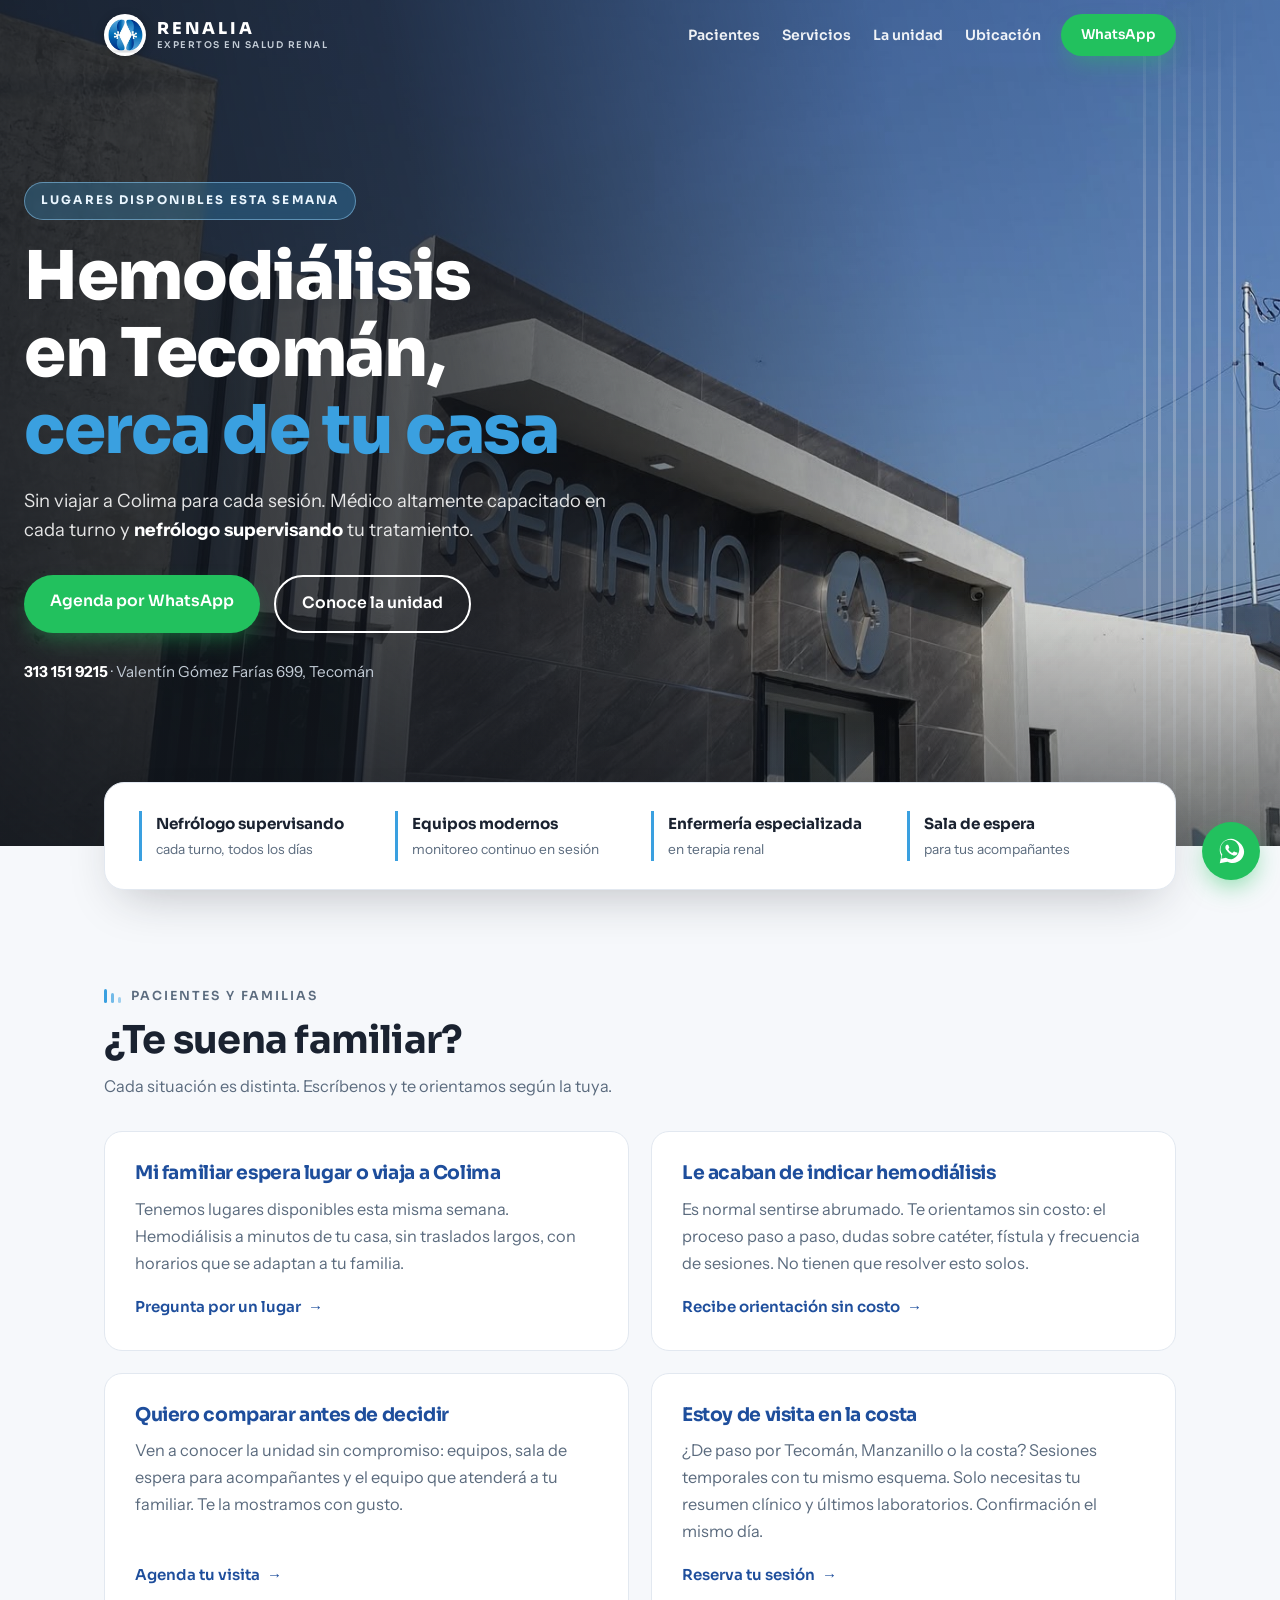
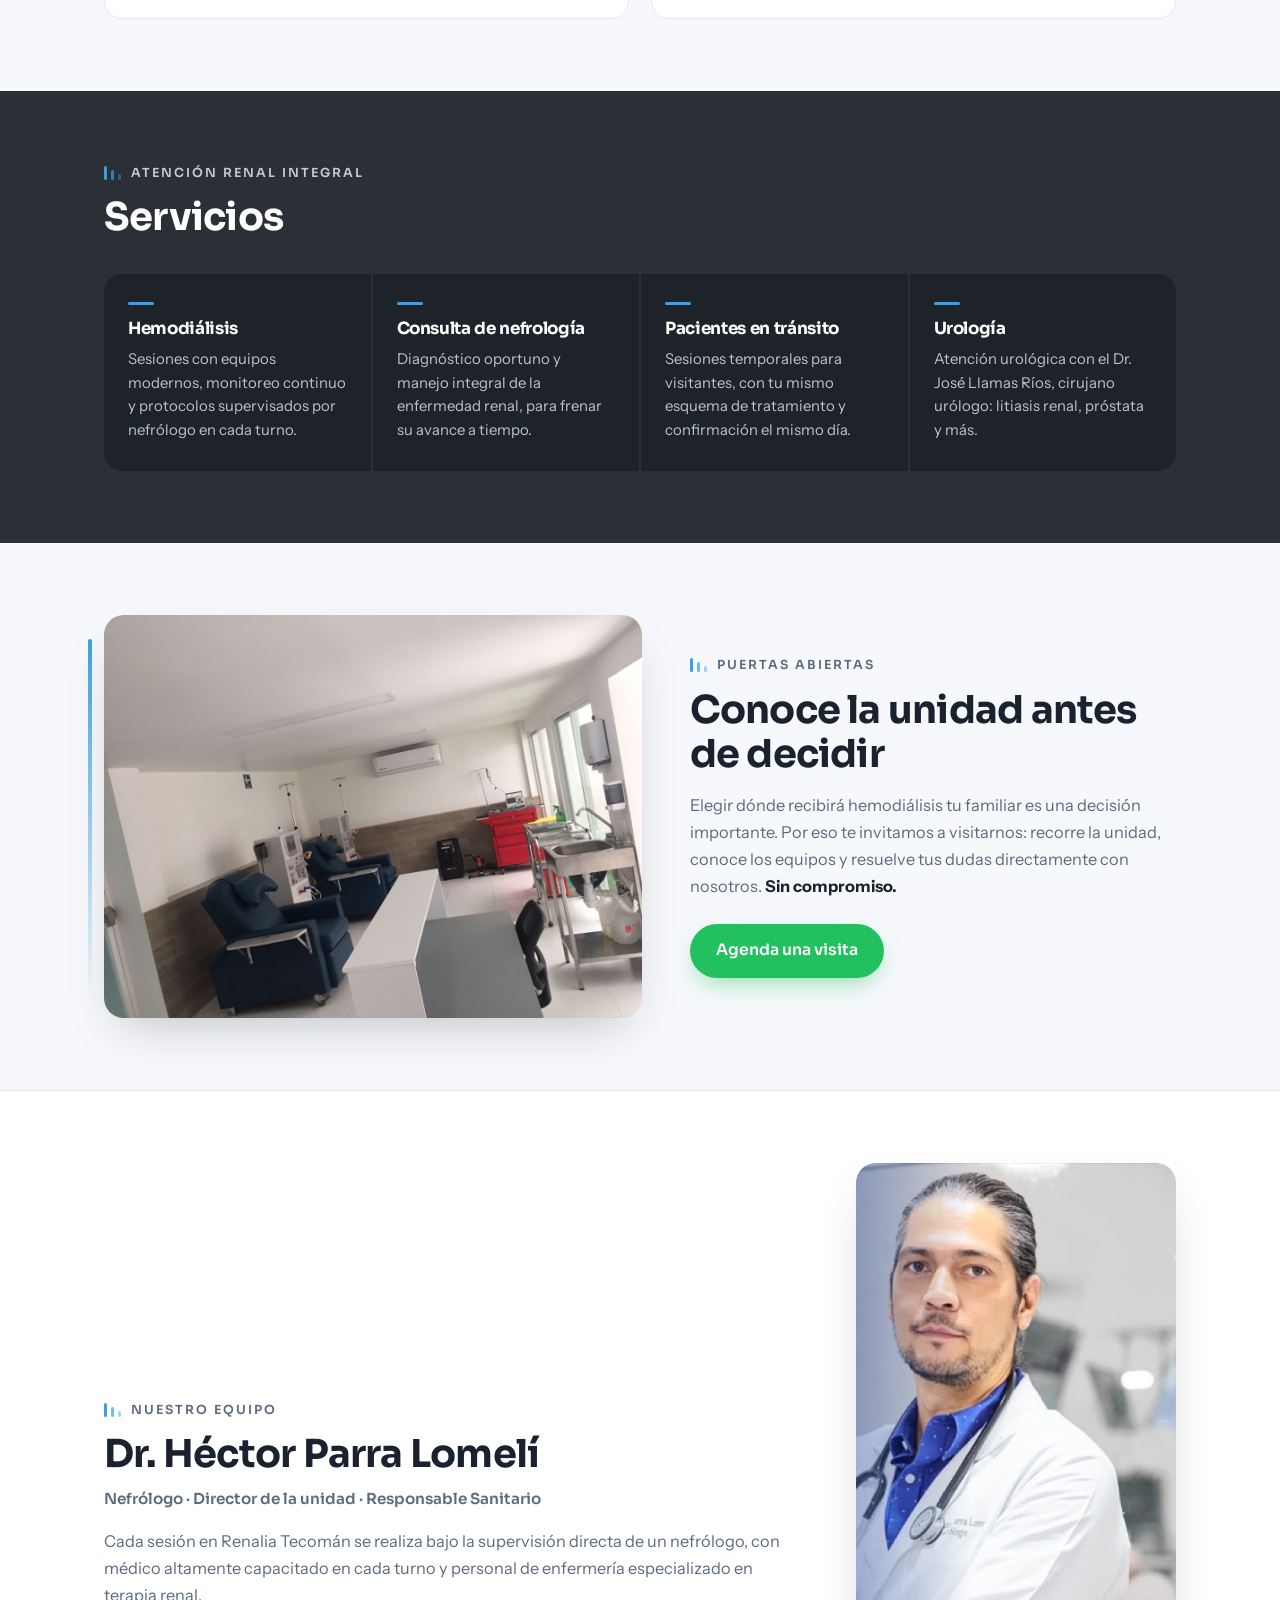
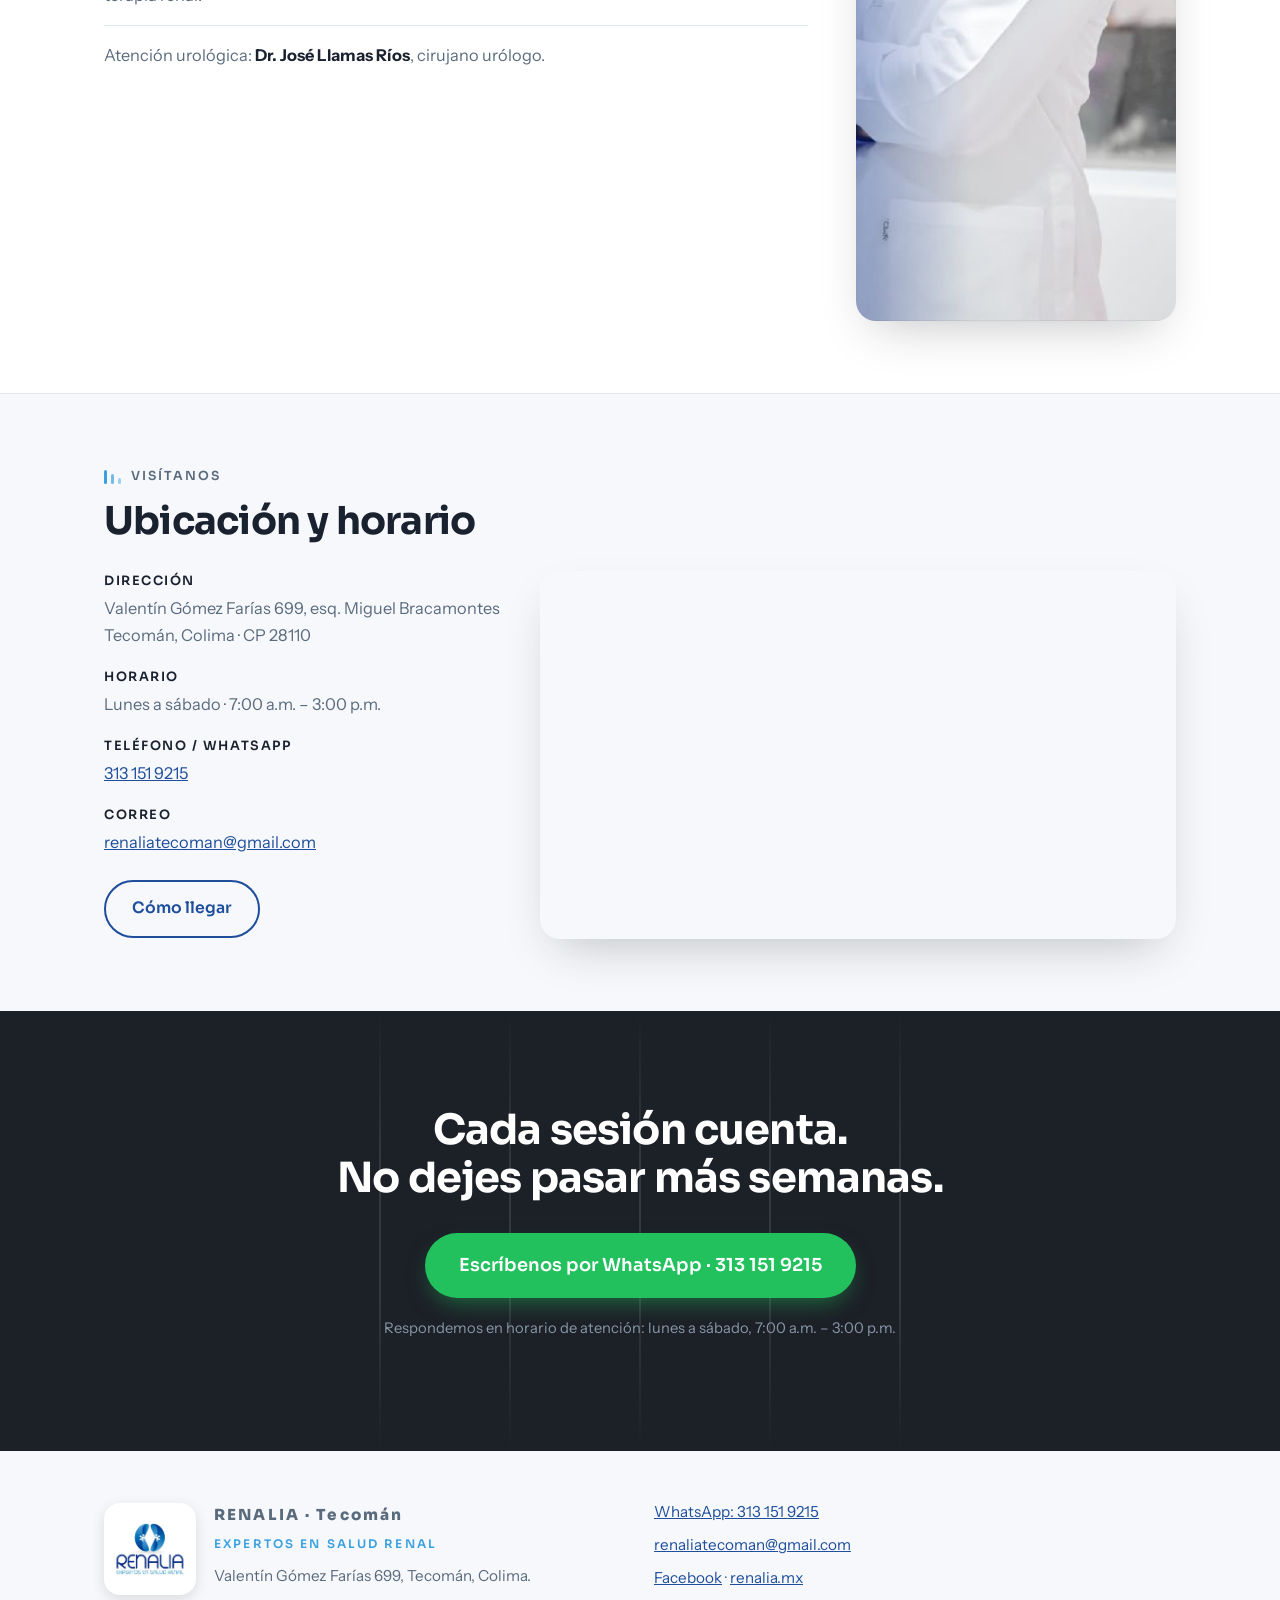
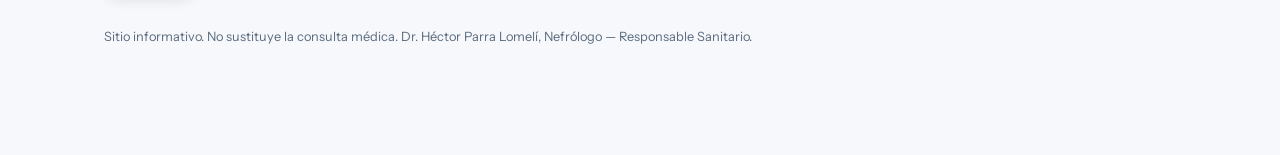
==== commit 7ad0ccf8: "feat(renalia): logo oficial y slogan 'Expertos en Salud Renal' Isotipo en header (chip) y favicon; l" ====
--- a/renalia-tecoman/index.html
+++ b/renalia-tecoman/index.html
@@ -10,7 +10,8 @@
 <meta property="og:type" content="website">
 <meta property="og:locale" content="es_MX">
 <meta property="og:image" content="assets/fachada.jpg">
-<link rel="icon" type="image/svg+xml" href="favicon.svg">
+<link rel="icon" type="image/jpeg" href="assets/logo-icon.jpg">
+<link rel="apple-touch-icon" href="assets/logo-icon.jpg">
 <link rel="preconnect" href="https://fonts.googleapis.com">
 <link rel="preconnect" href="https://fonts.gstatic.com" crossorigin>
 <link rel="stylesheet" href="https://fonts.googleapis.com/css2?family=Sora:wght@600;700;800&family=Instrument+Sans:ital,wght@0,400;0,500;0,600;0,700;1,400&display=swap">
@@ -57,8 +58,8 @@
 <header class="site-header" id="top">
   <div class="wrap header-inner">
     <a class="brand" href="#inicio">
-      <span class="brand-louvers" aria-hidden="true"><i></i><i></i><i></i></span>
-      <span class="brand-name">RENALIA<small>Tecomán</small></span>
+      <span class="brand-chip"><img src="assets/logo-icon.jpg" alt="" width="272" height="272"></span>
+      <span class="brand-name">RENALIA<small>Expertos en Salud Renal</small></span>
     </a>
     <nav class="site-nav" aria-label="Secciones">
       <a href="#situaciones">Pacientes</a>
@@ -233,9 +234,13 @@
 
 <footer class="site-footer">
   <div class="wrap footer-grid">
-    <div>
-      <p class="footer-brand">RENALIA · Tecomán</p>
-      <p>Expertos en salud renal.<br>Valentín Gómez Farías 699, Tecomán, Colima.</p>
+    <div class="footer-id">
+      <img class="footer-logo" src="assets/logo.jpg" alt="Renalia — Expertos en Salud Renal" width="682" height="682" loading="lazy">
+      <div>
+        <p class="footer-brand">RENALIA · Tecomán</p>
+        <p class="footer-slogan">Expertos en Salud Renal</p>
+        <p>Valentín Gómez Farías 699, Tecomán, Colima.</p>
+      </div>
     </div>
     <div>
       <p><a href="https://wa.me/5213131519215" target="_blank" rel="noopener">WhatsApp: 313 151 9215</a></p>
--- a/renalia-tecoman/styles.css
+++ b/renalia-tecoman/styles.css
@@ -97,17 +97,18 @@
   box-shadow: 0 1px 0 var(--line);
 }
 .header-inner { display: flex; align-items: center; gap: 20px; padding: 14px 24px; }
-.brand { display: flex; align-items: center; gap: 10px; text-decoration: none; }
-.brand-louvers { display: flex; gap: 4px; }
-.brand-louvers i { width: 4px; border-radius: 2px; background: var(--accent); display: block; }
-.brand-louvers i:nth-child(1) { height: 26px; }
-.brand-louvers i:nth-child(2) { height: 19px; align-self: center; opacity: .75; }
-.brand-louvers i:nth-child(3) { height: 12px; align-self: center; opacity: .5; }
+.brand { display: flex; align-items: center; gap: 11px; text-decoration: none; }
+.brand-chip {
+  width: 42px; height: 42px; border-radius: 50%; background: #fff;
+  display: grid; place-items: center; overflow: hidden; flex: none;
+  box-shadow: 0 2px 10px rgba(0, 0, 0, .25);
+}
+.brand-chip img { width: 86%; height: 86%; object-fit: contain; }
 .brand-name {
   font-family: "Sora", sans-serif; font-weight: 800; letter-spacing: .18em;
-  font-size: 1.02rem; color: #fff; display: flex; flex-direction: column; line-height: 1.1;
-}
-.brand-name small { font-size: .64rem; font-weight: 600; letter-spacing: .3em; color: var(--chrome); text-transform: uppercase; }
+  font-size: 1.02rem; color: #fff; display: flex; flex-direction: column; line-height: 1.2; gap: 1px;
+}
+.brand-name small { font-size: .58rem; font-weight: 600; letter-spacing: .16em; color: var(--chrome); text-transform: uppercase; }
 .site-header.scrolled .brand-name { color: var(--ink); }
 .site-nav { display: flex; gap: 22px; margin-left: auto; }
 .site-nav a {
@@ -258,7 +259,10 @@
 /* ===== Footer ===== */
 .site-footer { padding: 48px 0 100px; }
 .footer-grid { display: grid; grid-template-columns: 1fr 1fr; gap: 28px; }
-.footer-brand { font-family: "Sora", sans-serif; font-weight: 800; letter-spacing: .14em; color: var(--primary); margin: 0 0 10px; }
+.footer-id { display: flex; align-items: center; gap: 18px; }
+.footer-logo { width: 92px; height: 92px; flex: none; border-radius: 16px; background: #fff; padding: 6px; box-sizing: border-box; box-shadow: 0 4px 14px rgba(0,0,0,.12); }
+.footer-brand { font-family: "Sora", sans-serif; font-weight: 800; letter-spacing: .14em; color: var(--primary); margin: 0 0 2px; }
+.footer-slogan { font-family: "Sora", sans-serif; font-size: .74rem !important; font-weight: 600; letter-spacing: .18em; text-transform: uppercase; color: var(--accent) !important; }
 .site-footer p { margin: 0 0 8px; color: var(--muted); font-size: .95rem; }
 .footer-legal { margin-top: 28px; }
 .footer-legal p { font-size: .8rem; }
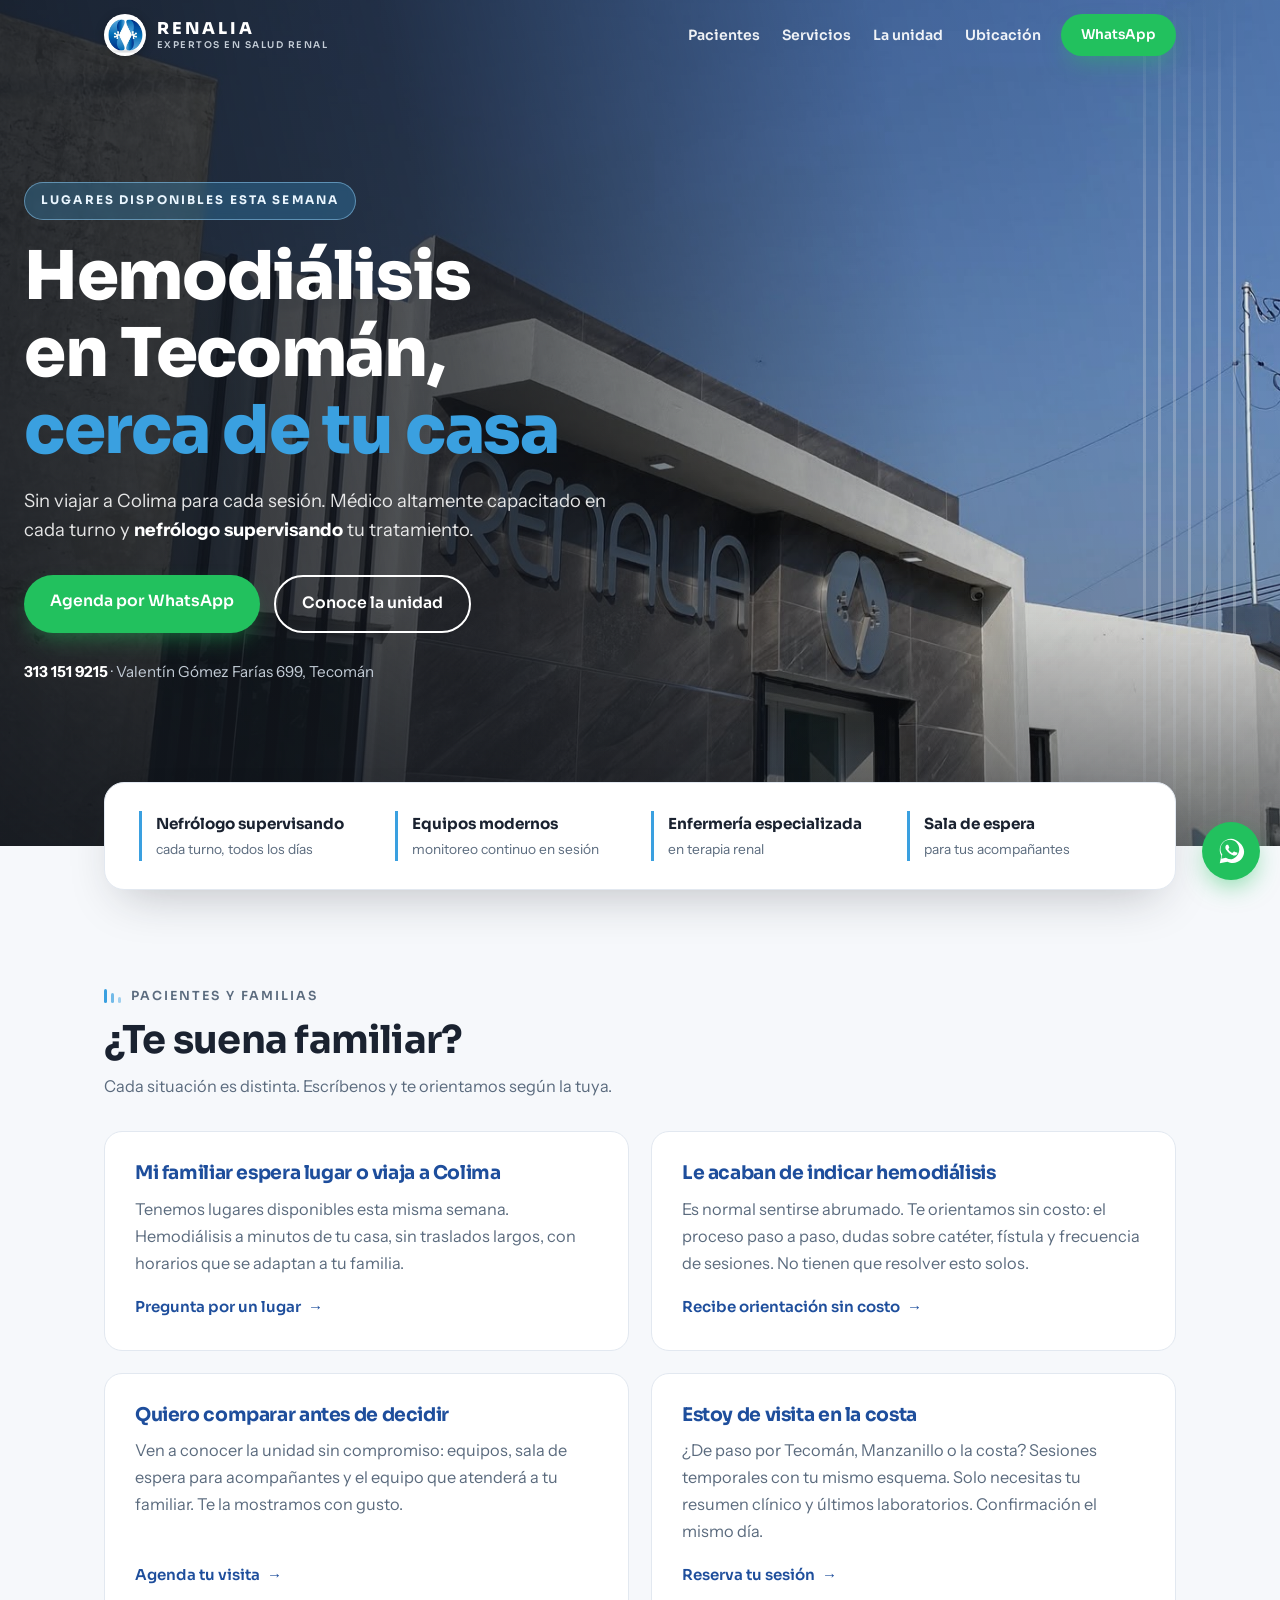
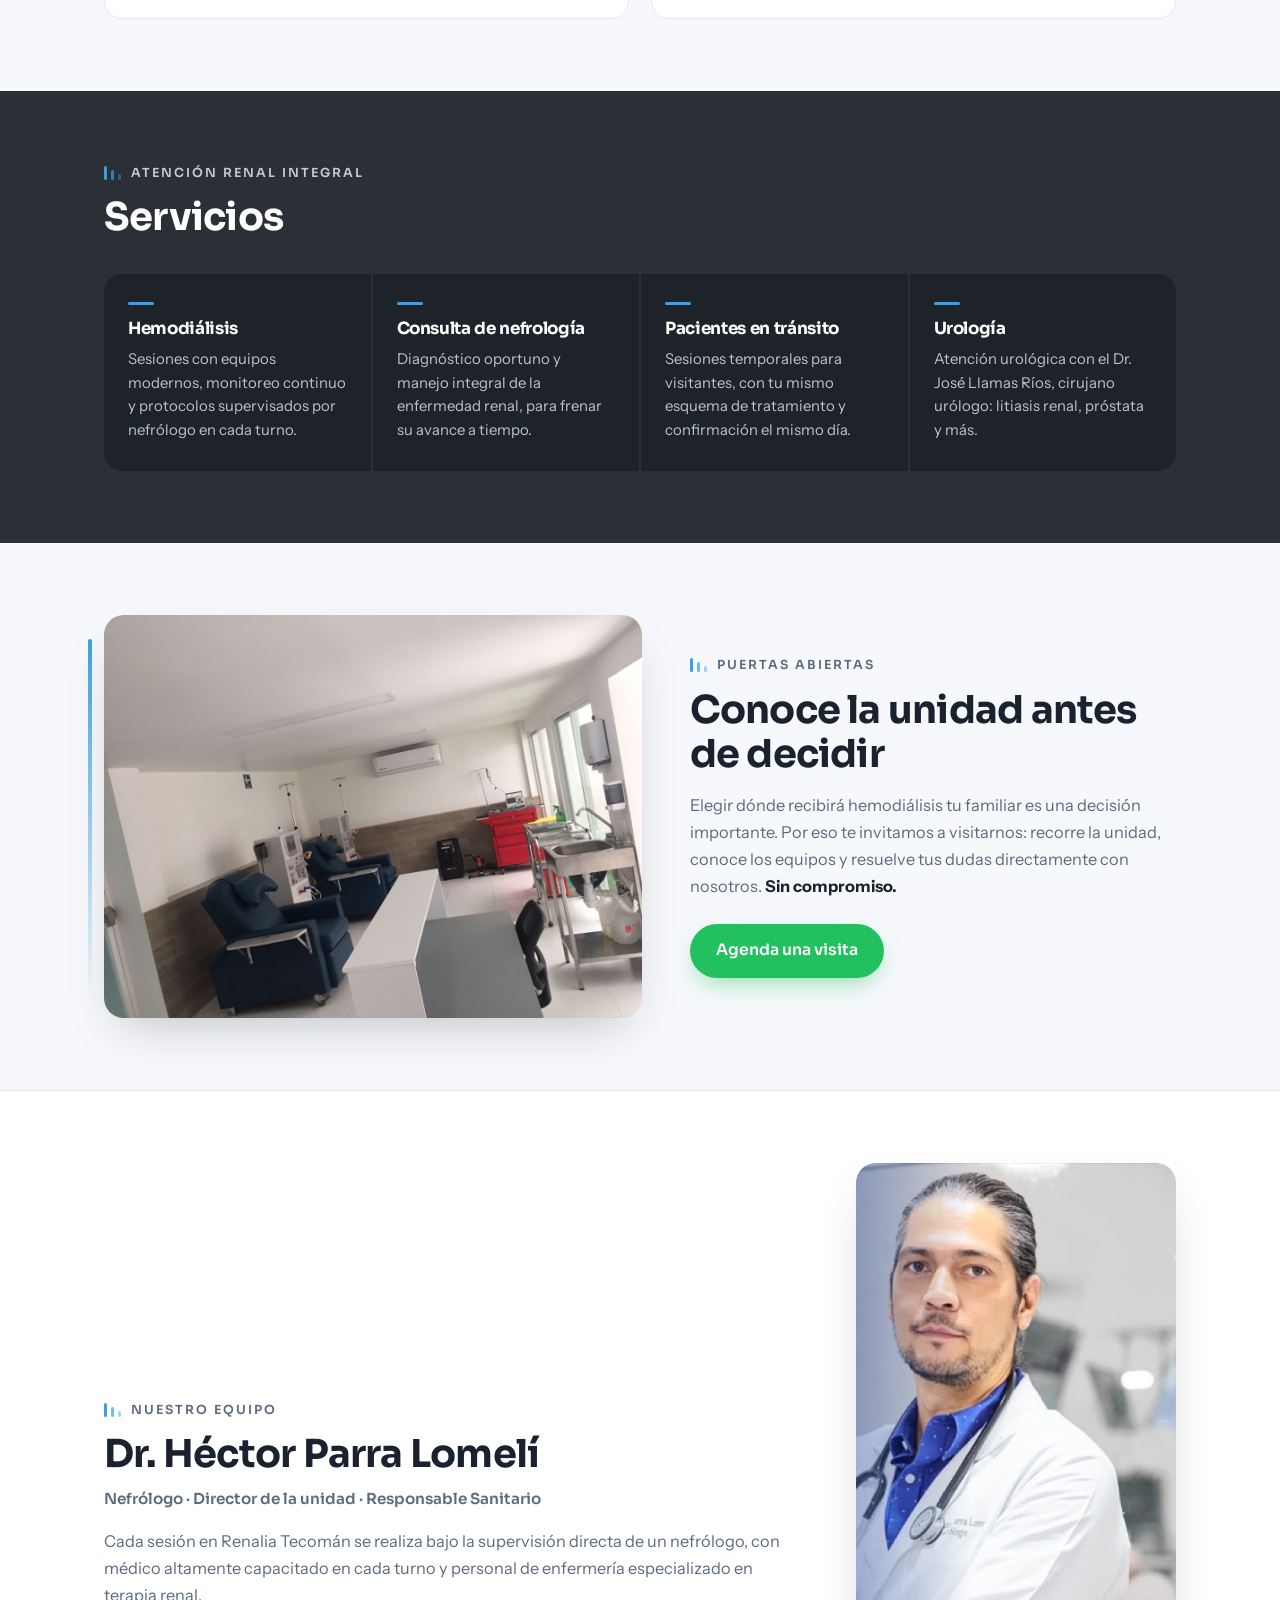
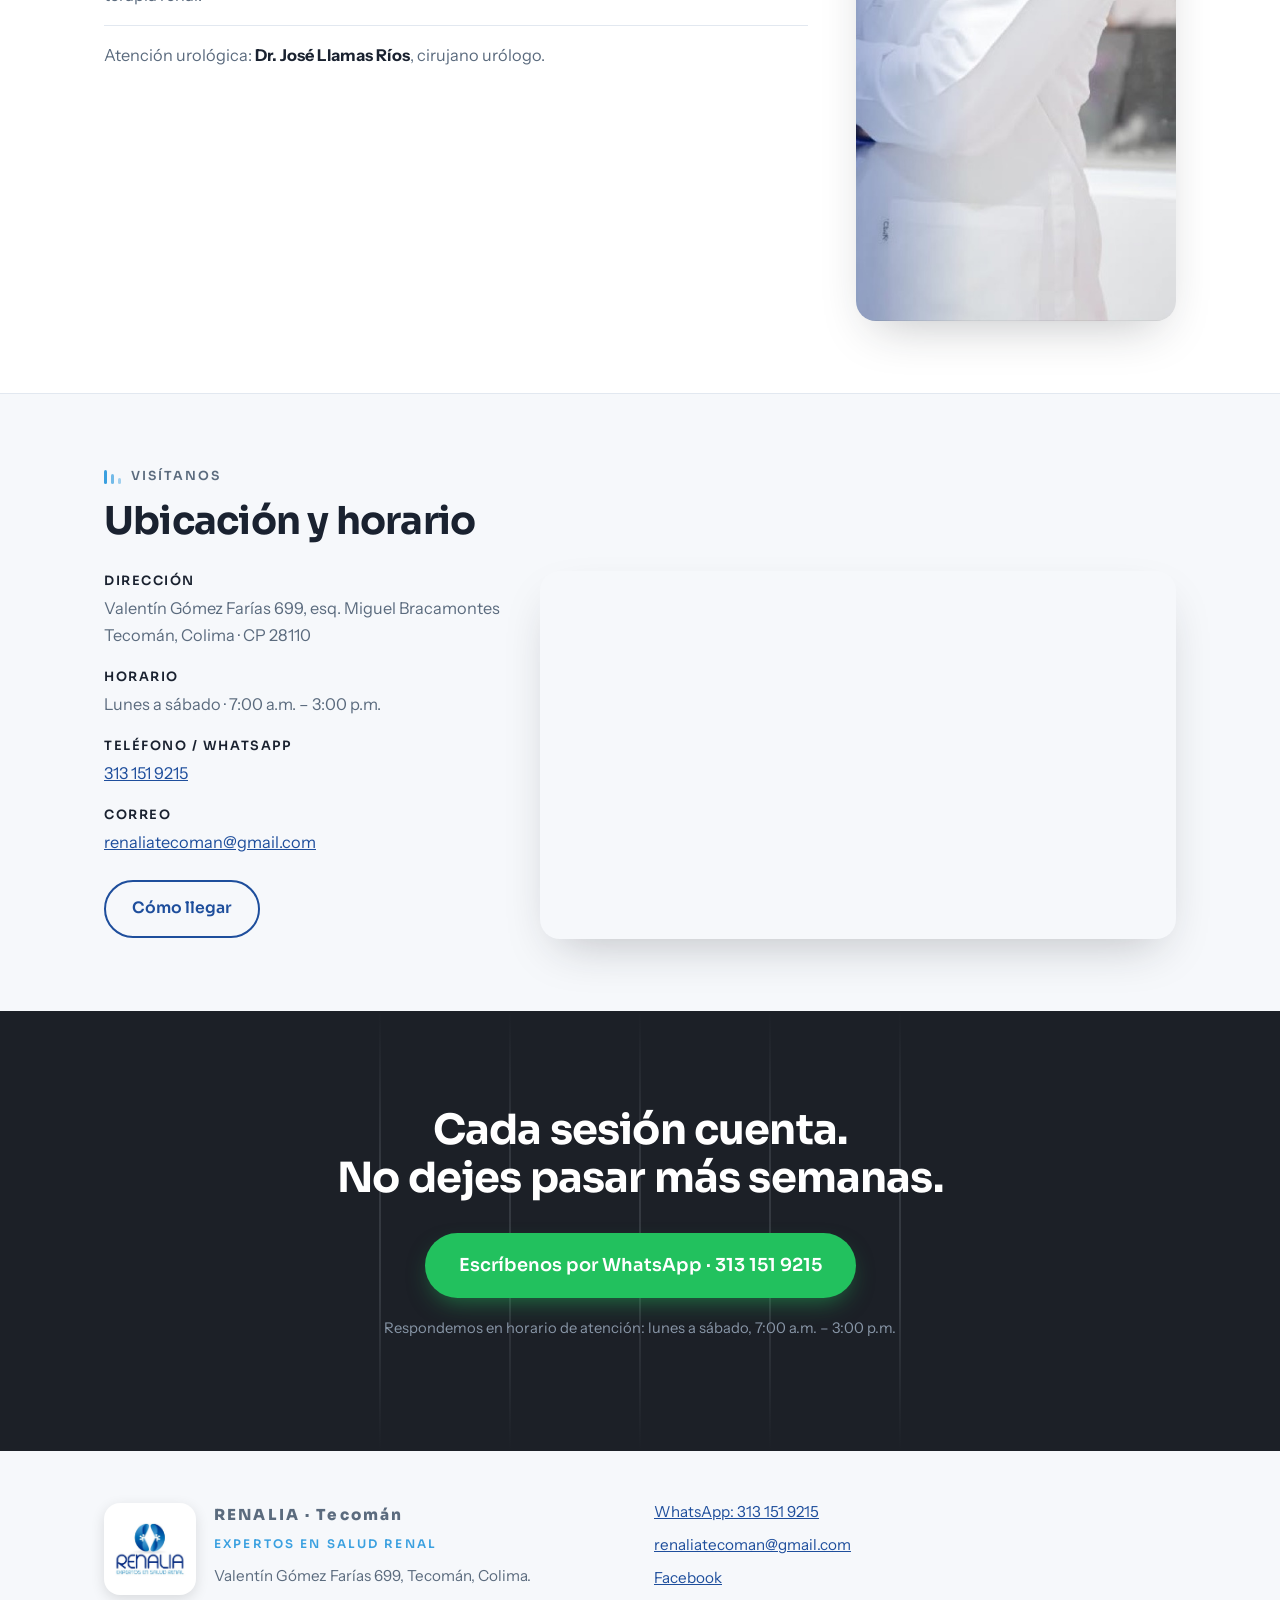
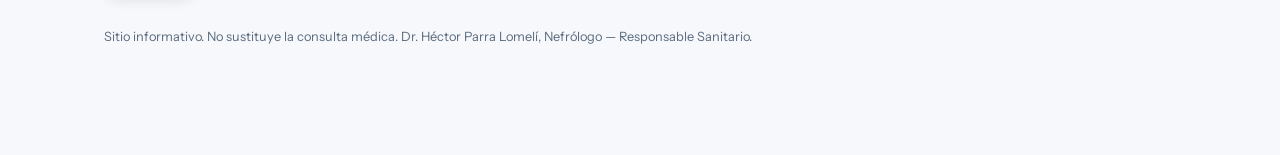
==== commit 106d0dfe: "fix(renalia): quita enlace a renalia.mx del footer y JSON-LD Co-Authored-By: Claude Fable 5 <noreply" ====
--- a/renalia-tecoman/index.html
+++ b/renalia-tecoman/index.html
@@ -9,7 +9,9 @@
 <meta property="og:description" content="Cerca de tu casa, sin viajar a Colima para cada sesión. Nefrólogo supervisando, equipos modernos y lugares disponibles. Agenda por WhatsApp.">
 <meta property="og:type" content="website">
 <meta property="og:locale" content="es_MX">
-<meta property="og:image" content="assets/fachada.jpg">
+<meta property="og:url" content="https://renaliatecoman.com/">
+<meta property="og:image" content="https://renaliatecoman.com/assets/fachada.jpg">
+<link rel="canonical" href="https://renaliatecoman.com/">
 <link rel="icon" type="image/jpeg" href="assets/logo-icon.jpg">
 <link rel="apple-touch-icon" href="assets/logo-icon.jpg">
 <link rel="preconnect" href="https://fonts.googleapis.com">
@@ -21,6 +23,8 @@
   "@context": "https://schema.org",
   "@type": "MedicalClinic",
   "name": "Renalia Tecomán",
+  "url": "https://renaliatecoman.com/",
+  "image": "https://renaliatecoman.com/assets/fachada.jpg",
   "description": "Clínica de hemodiálisis y nefrología en Tecomán, Colima. Parte del grupo Renalia — Expertos en Salud Renal.",
   "medicalSpecialty": ["Nephrology", "Urology"],
   "telephone": "+523131519215",
@@ -47,8 +51,7 @@
     "jobTitle": "Nefrólogo, Director de la unidad y Responsable Sanitario"
   },
   "sameAs": [
-    "https://www.facebook.com/profile.php?id=100078285939567",
-    "https://renalia.mx"
+    "https://www.facebook.com/profile.php?id=100078285939567"
   ]
 }
 </script>
@@ -245,7 +248,7 @@
     <div>
       <p><a href="https://wa.me/5213131519215" target="_blank" rel="noopener">WhatsApp: 313 151 9215</a></p>
       <p><a href="mailto:renaliatecoman@gmail.com">renaliatecoman@gmail.com</a></p>
-      <p><a href="https://www.facebook.com/profile.php?id=100078285939567" target="_blank" rel="noopener">Facebook</a> · <a href="https://renalia.mx" target="_blank" rel="noopener">renalia.mx</a></p>
+      <p><a href="https://www.facebook.com/profile.php?id=100078285939567" target="_blank" rel="noopener">Facebook</a></p>
     </div>
   </div>
   <div class="wrap footer-legal">
